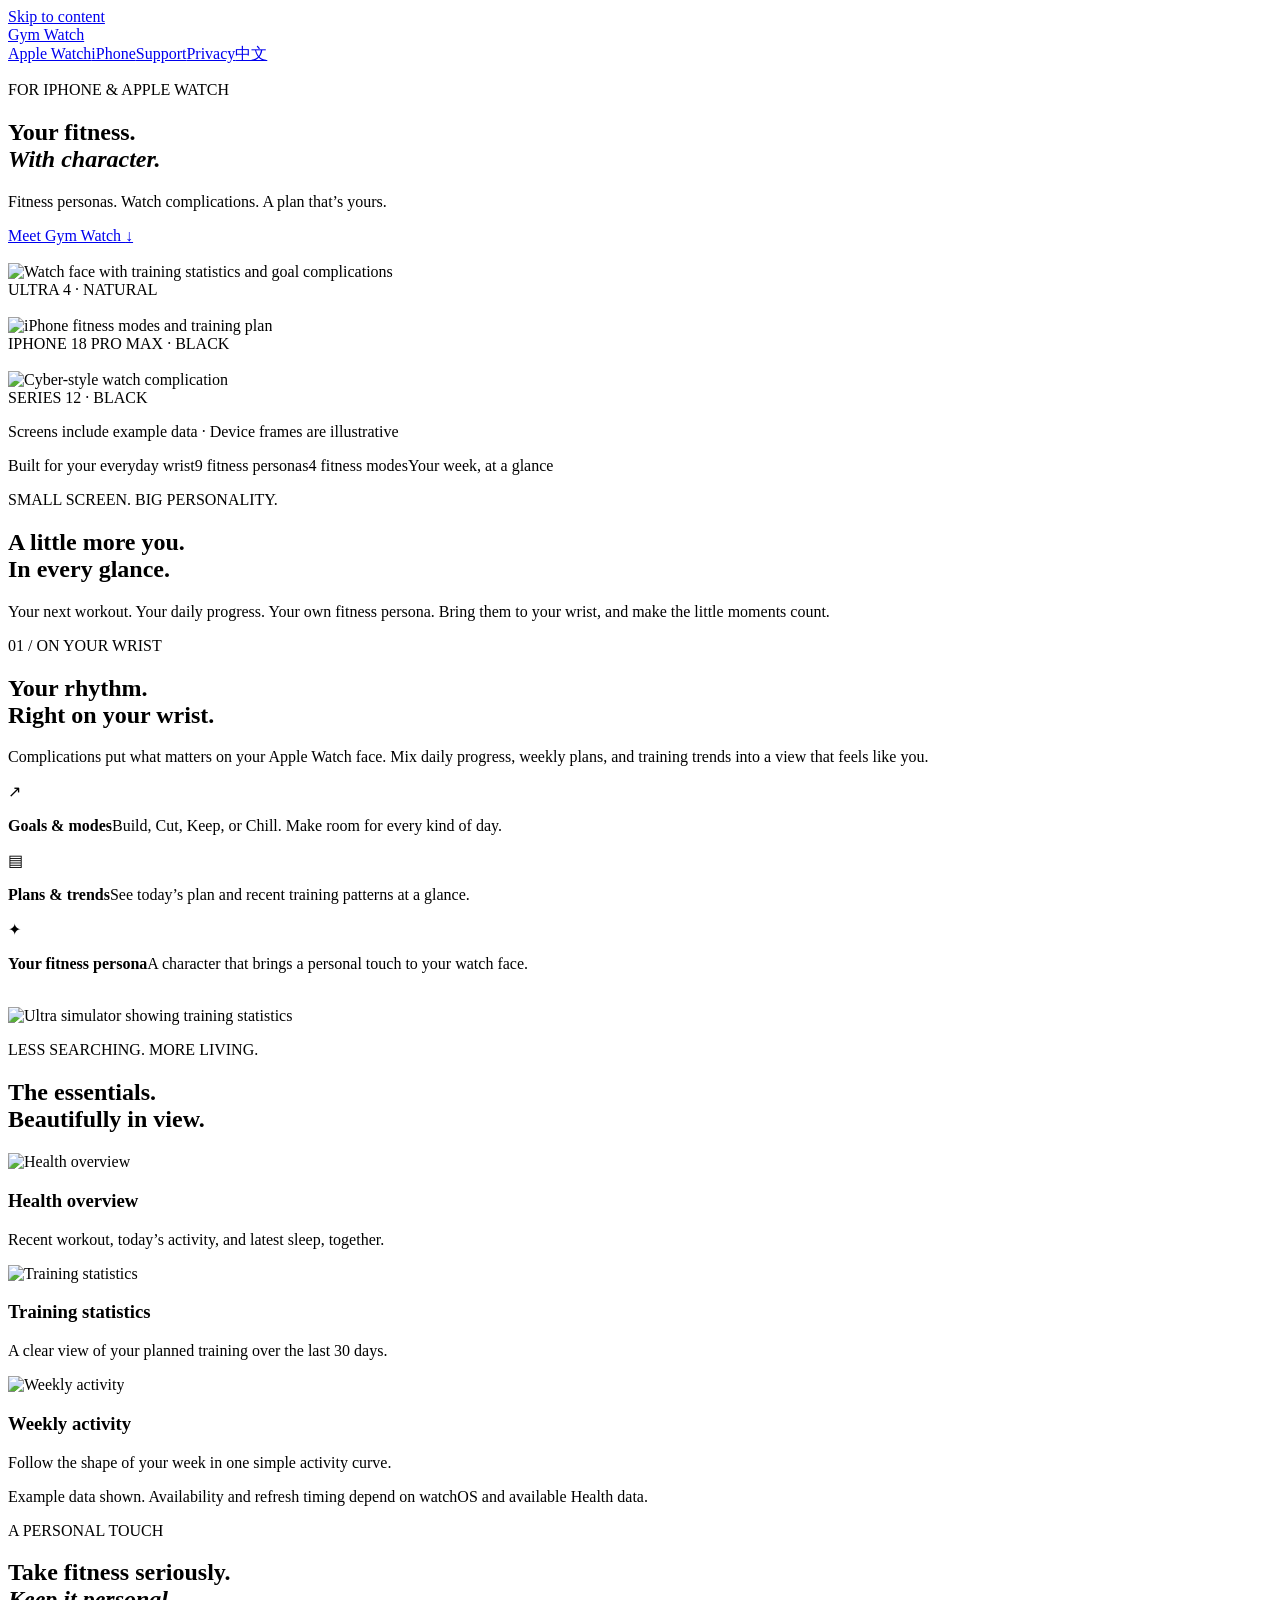
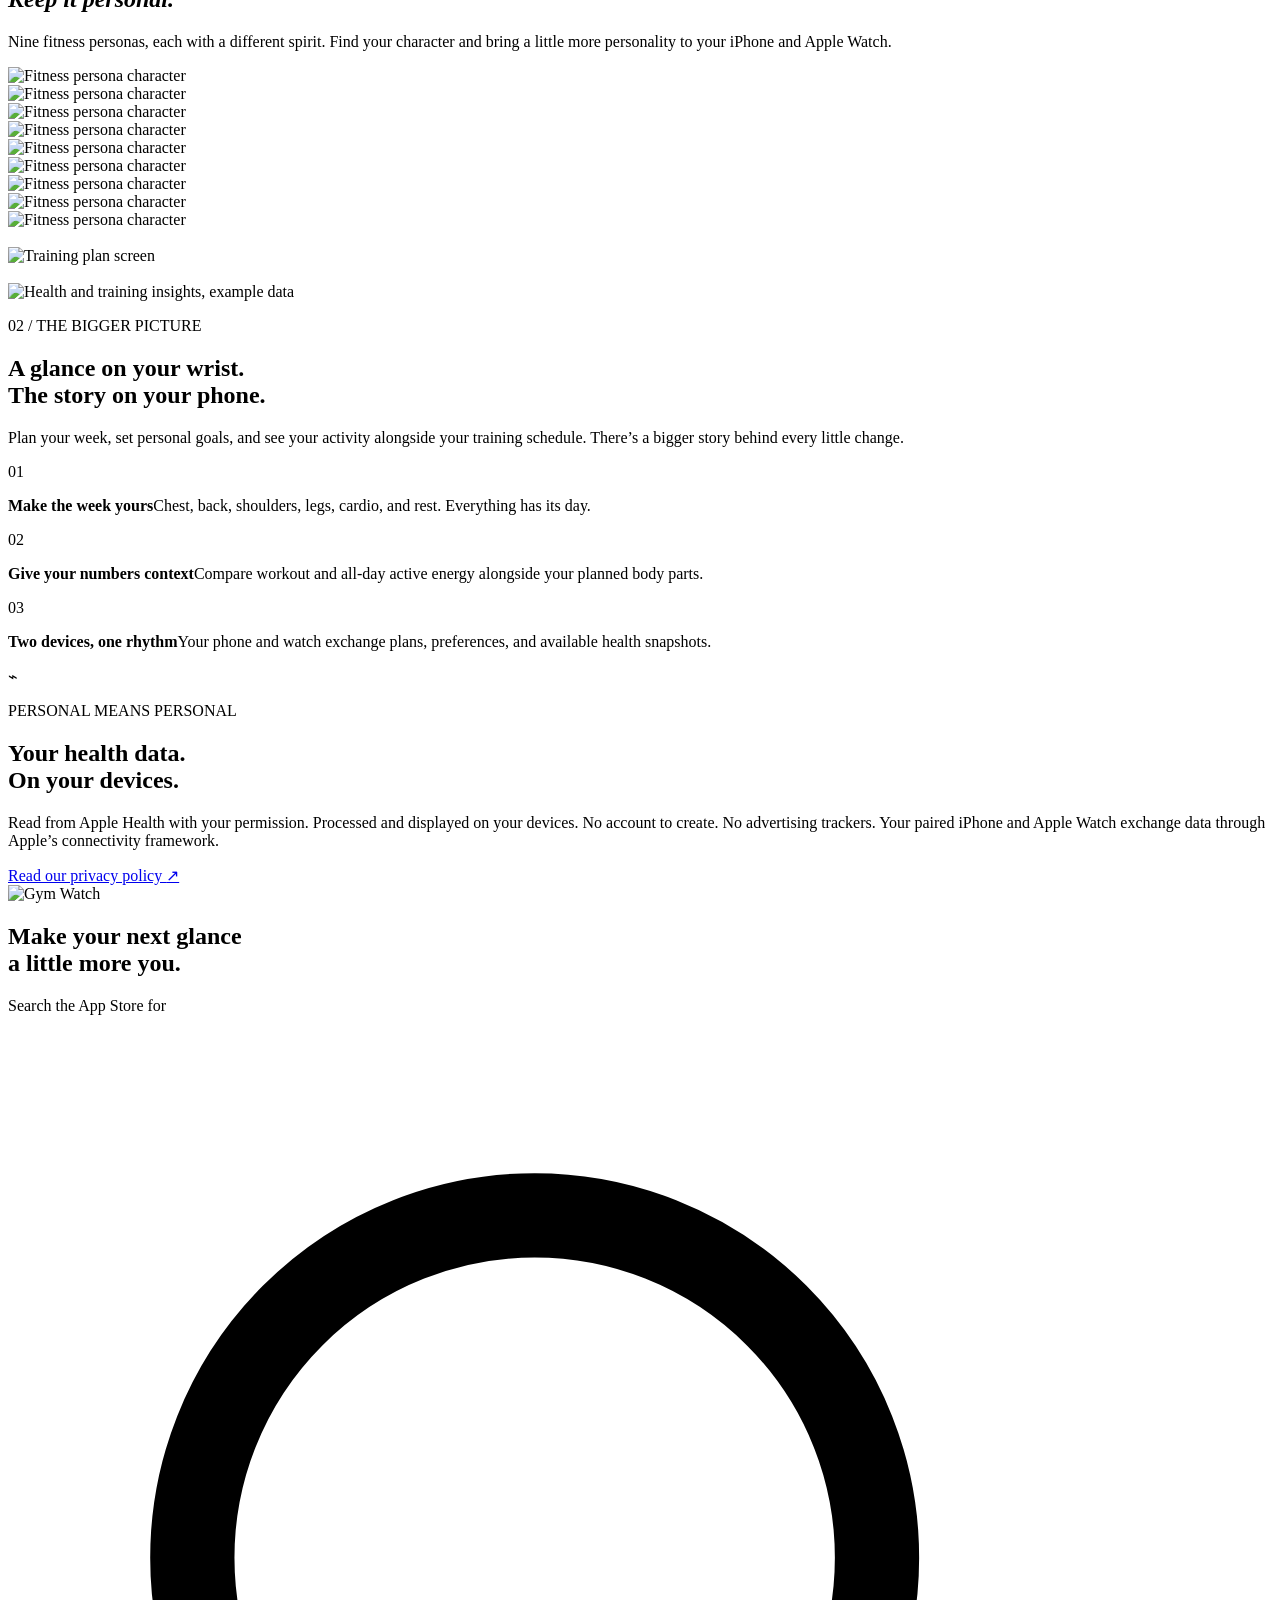
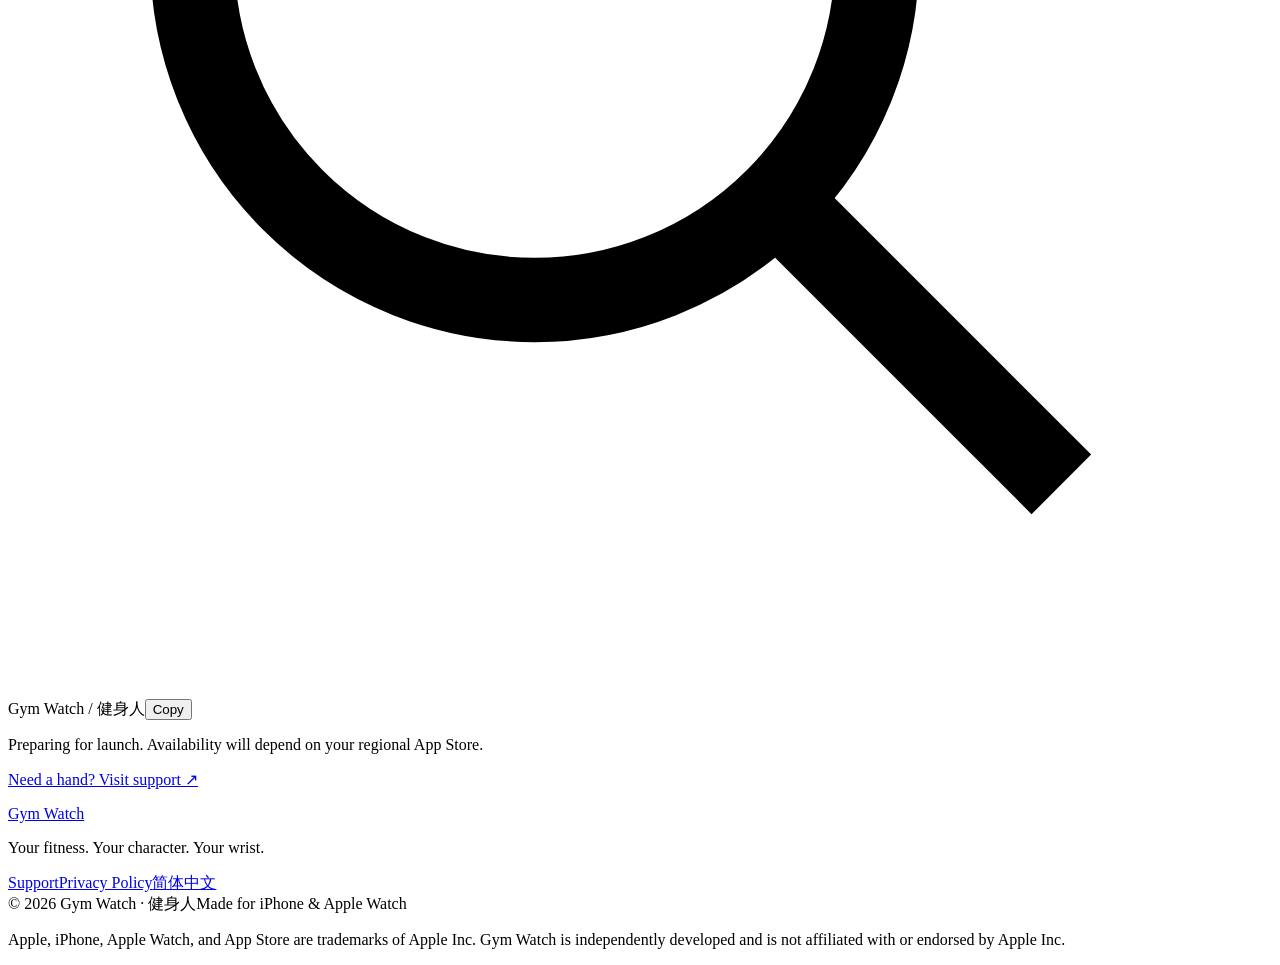
==== index.html @ c0c01e94 "Build bilingual Gym Watch product, support and privacy website" ====
<!doctype html>
<html lang="en"><head><meta charset="utf-8"><meta name="viewport" content="width=device-width,initial-scale=1"><meta name="theme-color" content="#080c10"><title>Gym Watch · Fitness with character</title><meta name="description" content="Fitness personas, watch complications, and personal training plans. Made for iPhone and Apple Watch."><link rel="icon" href="/gymwatch-support/assets/icon.webp"><link rel="apple-touch-icon" href="/gymwatch-support/assets/icon.webp"><link rel="canonical" href="https://winston-tao1.github.io/gymwatch-support/"><link rel="alternate" hreflang="en" href="https://winston-tao1.github.io/gymwatch-support/"><link rel="alternate" hreflang="zh-Hans" href="https://winston-tao1.github.io/gymwatch-support/zh/"><link rel="alternate" hreflang="x-default" href="https://winston-tao1.github.io/gymwatch-support/"><meta property="og:title" content="Gym Watch · Fitness with character"><meta property="og:description" content="Fitness personas, watch complications, and personal training plans. Made for iPhone and Apple Watch."><meta property="og:type" content="website"><meta property="og:url" content="https://winston-tao1.github.io/gymwatch-support/"><meta property="og:image" content="https://winston-tao1.github.io/gymwatch-support/assets/icon.webp"><meta name="twitter:card" content="summary"><link rel="stylesheet" href="/gymwatch-support/assets/site.css"><script defer src="/gymwatch-support/assets/site.js"></script></head>
<body class="home-page"><a class="skip" href="#main">Skip to content</a>
<header class="site-header"><div class="nav-wrap"><a class="brand" href="/gymwatch-support/"><img src="/gymwatch-support/assets/icon.webp" alt="" class="" loading="eager" decoding="async"><span>Gym Watch</span></a><nav aria-label="Main navigation"><a class="product-nav" href="/gymwatch-support/#watch">Apple Watch</a><a class="product-nav" href="/gymwatch-support/#iphone">iPhone</a><a href="/gymwatch-support/support/">Support</a><a href="/gymwatch-support/privacy/">Privacy</a><a class="language" href="/gymwatch-support/zh/" lang="zh-Hans" aria-label="切换至简体中文">中文</a></nav></div></header>
<main id="main">
<section class="hero section"><div class="hero-glow" aria-hidden="true"></div><p class="eyebrow"><span></span> FOR IPHONE & APPLE WATCH</p><h1>Your fitness.<br><em>With character.</em></h1><p class="hero-sub">Fitness personas. Watch complications. A plan that’s yours.</p><a class="text-link" href="#discover">Meet Gym Watch <span aria-hidden="true">↓</span></a>
<div class="hero-devices"><div class="hero-watch first"><div class="watch ultra "><img src="/gymwatch-support/assets/apple-ultra4.webp" alt="" class="device-frame" loading="eager" decoding="async"><div class="watch-display"><img src="/gymwatch-support/assets/watch-training.webp" alt="Watch face with training statistics and goal complications" class="" loading="eager" decoding="async"></div></div><span class="device-caption">ULTRA 4 · NATURAL</span></div><div class="hero-phone"><div class="phone "><img src="/gymwatch-support/assets/simulator-iphone.webp" alt="" class="device-frame" loading="eager" decoding="async"><div class="phone-display"><img src="/gymwatch-support/assets/iphone-goals-en.webp" alt="iPhone fitness modes and training plan" class="" loading="eager" decoding="async"><i class="island"></i></div></div><span class="device-caption">IPHONE 18 PRO MAX · BLACK</span></div><div class="hero-watch last"><div class="watch series "><img src="/gymwatch-support/assets/apple-series12.webp" alt="" class="device-frame" loading="eager" decoding="async"><div class="watch-display"><img src="/gymwatch-support/assets/watch-cyber.webp" alt="Cyber-style watch complication" class="" loading="eager" decoding="async"></div></div><span class="device-caption">SERIES 12 · BLACK</span></div></div>
<p class="preview-note">Screens include example data · Device frames are illustrative</p></section>
<div class="feature-ribbon"><span>Built for your everyday wrist</span><span>9 fitness personas</span><span>4 fitness modes</span><span>Your week, at a glance</span></div>
<section class="section intro" id="discover"><p class="eyebrow">SMALL SCREEN. BIG PERSONALITY.</p><h2>A little more you.<br>In every glance.</h2><p class="lead">Your next workout. Your daily progress. Your own fitness persona. Bring them to your wrist, and make the little moments count.</p></section>
<section class="section watch-feature" id="watch"><div class="section-copy"><p class="eyebrow">01 / ON YOUR WRIST</p><h2>Your rhythm.<br>Right on your wrist.</h2><p class="lead">Complications put what matters on your Apple Watch face. Mix daily progress, weekly plans, and training trends into a view that feels like you.</p><div class="feature-list"><div><span>↗</span><p><strong>Goals & modes</strong>Build, Cut, Keep, or Chill. Make room for every kind of day.</p></div><div><span>▤</span><p><strong>Plans & trends</strong>See today’s plan and recent training patterns at a glance.</p></div><div><span>✦</span><p><strong>Your fitness persona</strong>A character that brings a personal touch to your watch face.</p></div></div></div><div class="watch-showcase"><div class="watch ultra front"><img src="/gymwatch-support/assets/simulator-ultra4.webp" alt="" class="device-frame" loading="eager" decoding="async"><div class="watch-display"><img src="/gymwatch-support/assets/watch-training.webp" alt="Ultra simulator showing training statistics" class="" loading="eager" decoding="async"></div></div><div class="orbit orbit-one" aria-hidden="true"></div><div class="orbit orbit-two" aria-hidden="true"></div></div></section>
<section class="section widget-section"><div class="center-heading"><p class="eyebrow">LESS SEARCHING. MORE LIVING.</p><h2>The essentials.<br>Beautifully in view.</h2></div><div class="widget-grid"><article class="widget-tile"><img src="/gymwatch-support/assets/health.webp" alt="Health overview" class="" loading="lazy" decoding="async"><h3>Health overview</h3><p>Recent workout, today’s activity, and latest sleep, together.</p></article><article class="widget-tile"><img src="/gymwatch-support/assets/training.webp" alt="Training statistics" class="" loading="lazy" decoding="async"><h3>Training statistics</h3><p>A clear view of your planned training over the last 30 days.</p></article><article class="widget-tile"><img src="/gymwatch-support/assets/weekly.webp" alt="Weekly activity" class="" loading="lazy" decoding="async"><h3>Weekly activity</h3><p>Follow the shape of your week in one simple activity curve.</p></article></div><p class="preview-note">Example data shown. Availability and refresh timing depend on watchOS and available Health data.</p></section>
<section class="section persona-section"><div class="center-heading"><p class="eyebrow">A PERSONAL TOUCH</p><h2>Take fitness seriously.<br><em>Keep it personal.</em></h2><p class="lead">Nine fitness personas, each with a different spirit. Find your character and bring a little more personality to your iPhone and Apple Watch.</p></div><div class="persona-grid"><div class="persona-item"><img src="/gymwatch-support/assets/gym_mbti_muscleGainDisciplined.webp" alt="Fitness persona character" class="" loading="lazy" decoding="async"></div><div class="persona-item"><img src="/gymwatch-support/assets/gym_mbti_muscleGainBalanced.webp" alt="Fitness persona character" class="" loading="lazy" decoding="async"></div><div class="persona-item"><img src="/gymwatch-support/assets/gym_mbti_muscleGainChill.webp" alt="Fitness persona character" class="" loading="lazy" decoding="async"></div><div class="persona-item"><img src="/gymwatch-support/assets/gym_mbti_fatLossDisciplined.webp" alt="Fitness persona character" class="" loading="lazy" decoding="async"></div><div class="persona-item"><img src="/gymwatch-support/assets/gym_mbti_fatLossBalanced.webp" alt="Fitness persona character" class="" loading="lazy" decoding="async"></div><div class="persona-item"><img src="/gymwatch-support/assets/gym_mbti_fatLossChill.webp" alt="Fitness persona character" class="" loading="lazy" decoding="async"></div><div class="persona-item"><img src="/gymwatch-support/assets/gym_mbti_lifestyleDisciplined.webp" alt="Fitness persona character" class="" loading="lazy" decoding="async"></div><div class="persona-item"><img src="/gymwatch-support/assets/gym_mbti_lifestyleBalanced.webp" alt="Fitness persona character" class="" loading="lazy" decoding="async"></div><div class="persona-item"><img src="/gymwatch-support/assets/gym_mbti_lifestyleChill.webp" alt="Fitness persona character" class="" loading="lazy" decoding="async"></div></div></section>
<section class="section phone-feature" id="iphone"><div class="phone-pair"><div class="phone phone-back"><img src="/gymwatch-support/assets/simulator-iphone.webp" alt="" class="device-frame" loading="eager" decoding="async"><div class="phone-display"><img src="/gymwatch-support/assets/iphone-goals-en.webp" alt="Training plan screen" class="" loading="eager" decoding="async"><i class="island"></i></div></div><div class="phone phone-front"><img src="/gymwatch-support/assets/simulator-iphone.webp" alt="" class="device-frame" loading="eager" decoding="async"><div class="phone-display"><img src="/gymwatch-support/assets/iphone-data-en.webp" alt="Health and training insights, example data" class="" loading="eager" decoding="async"><i class="island"></i></div></div></div><div class="section-copy"><p class="eyebrow">02 / THE BIGGER PICTURE</p><h2>A glance on your wrist.<br>The story on your phone.</h2><p class="lead">Plan your week, set personal goals, and see your activity alongside your training schedule. There’s a bigger story behind every little change.</p><div class="numbered"><div><span>01</span><p><strong>Make the week yours</strong>Chest, back, shoulders, legs, cardio, and rest. Everything has its day.</p></div><div><span>02</span><p><strong>Give your numbers context</strong>Compare workout and all-day active energy alongside your planned body parts.</p></div><div><span>03</span><p><strong>Two devices, one rhythm</strong>Your phone and watch exchange plans, preferences, and available health snapshots.</p></div></div></div></section>
<section class="section privacy-feature"><div class="privacy-mark" aria-hidden="true">⌁</div><p class="eyebrow">PERSONAL MEANS PERSONAL</p><h2>Your health data.<br>On your devices.</h2><p class="lead">Read from Apple Health with your permission. Processed and displayed on your devices. No account to create. No advertising trackers. Your paired iPhone and Apple Watch exchange data through Apple’s connectivity framework.</p><a class="text-link" href="/gymwatch-support/privacy/">Read our privacy policy <span aria-hidden="true">↗</span></a></section>
<section class="section final-cta"><img src="/gymwatch-support/assets/icon.webp" alt="Gym Watch" class="cta-icon" loading="lazy" decoding="async"><h2>Make your next glance<br>a little more you.</h2><p>Search the App Store for</p><div class="search-pill"><svg viewBox="0 0 24 24" fill="none" stroke="currentColor" stroke-width="1.6" aria-hidden="true"><circle cx="10" cy="10" r="6.5"/><path d="m15 15 5 5"/></svg><span>Gym Watch / 健身人</span><button type="button" data-copy="Gym Watch" aria-label="Copy app name">Copy</button></div><p class="availability">Preparing for launch. Availability will depend on your regional App Store.</p><a class="text-link subtle" href="/gymwatch-support/support/">Need a hand? Visit support ↗</a><p class="copy-status" role="status" aria-live="polite"></p></section></main>
<footer><div class="footer-top"><a class="brand" href="/gymwatch-support/"><img src="/gymwatch-support/assets/icon.webp" alt="" class="" loading="lazy" decoding="async"><span>Gym Watch</span></a><p>Your fitness. Your character. Your wrist.</p><div><a href="/gymwatch-support/support/">Support</a><a href="/gymwatch-support/privacy/">Privacy Policy</a><a href="/gymwatch-support/zh/">简体中文</a></div></div><div class="footer-bottom"><span>© 2026 Gym Watch · 健身人</span><span>Made for iPhone & Apple Watch</span></div><p class="trademark">Apple, iPhone, Apple Watch, and App Store are trademarks of Apple Inc. Gym Watch is independently developed and is not affiliated with or endorsed by Apple Inc.</p></footer></body></html>
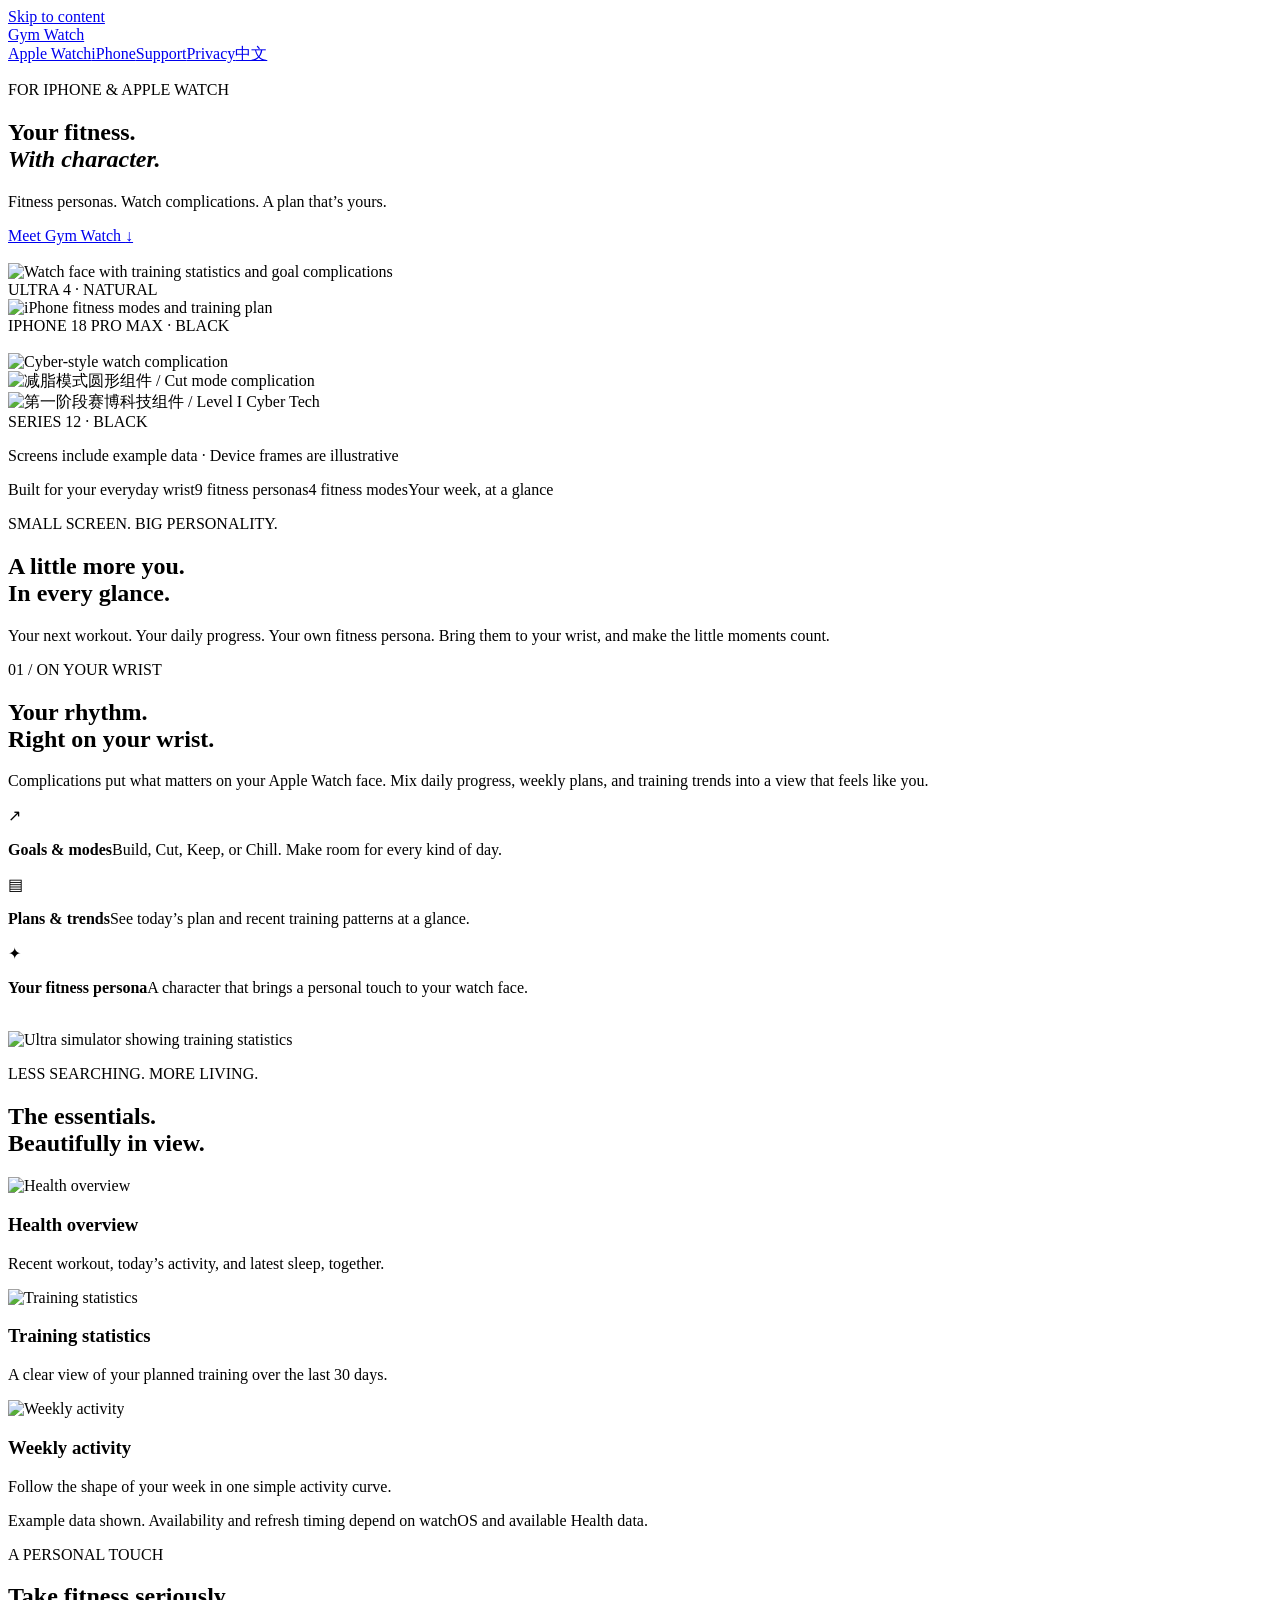
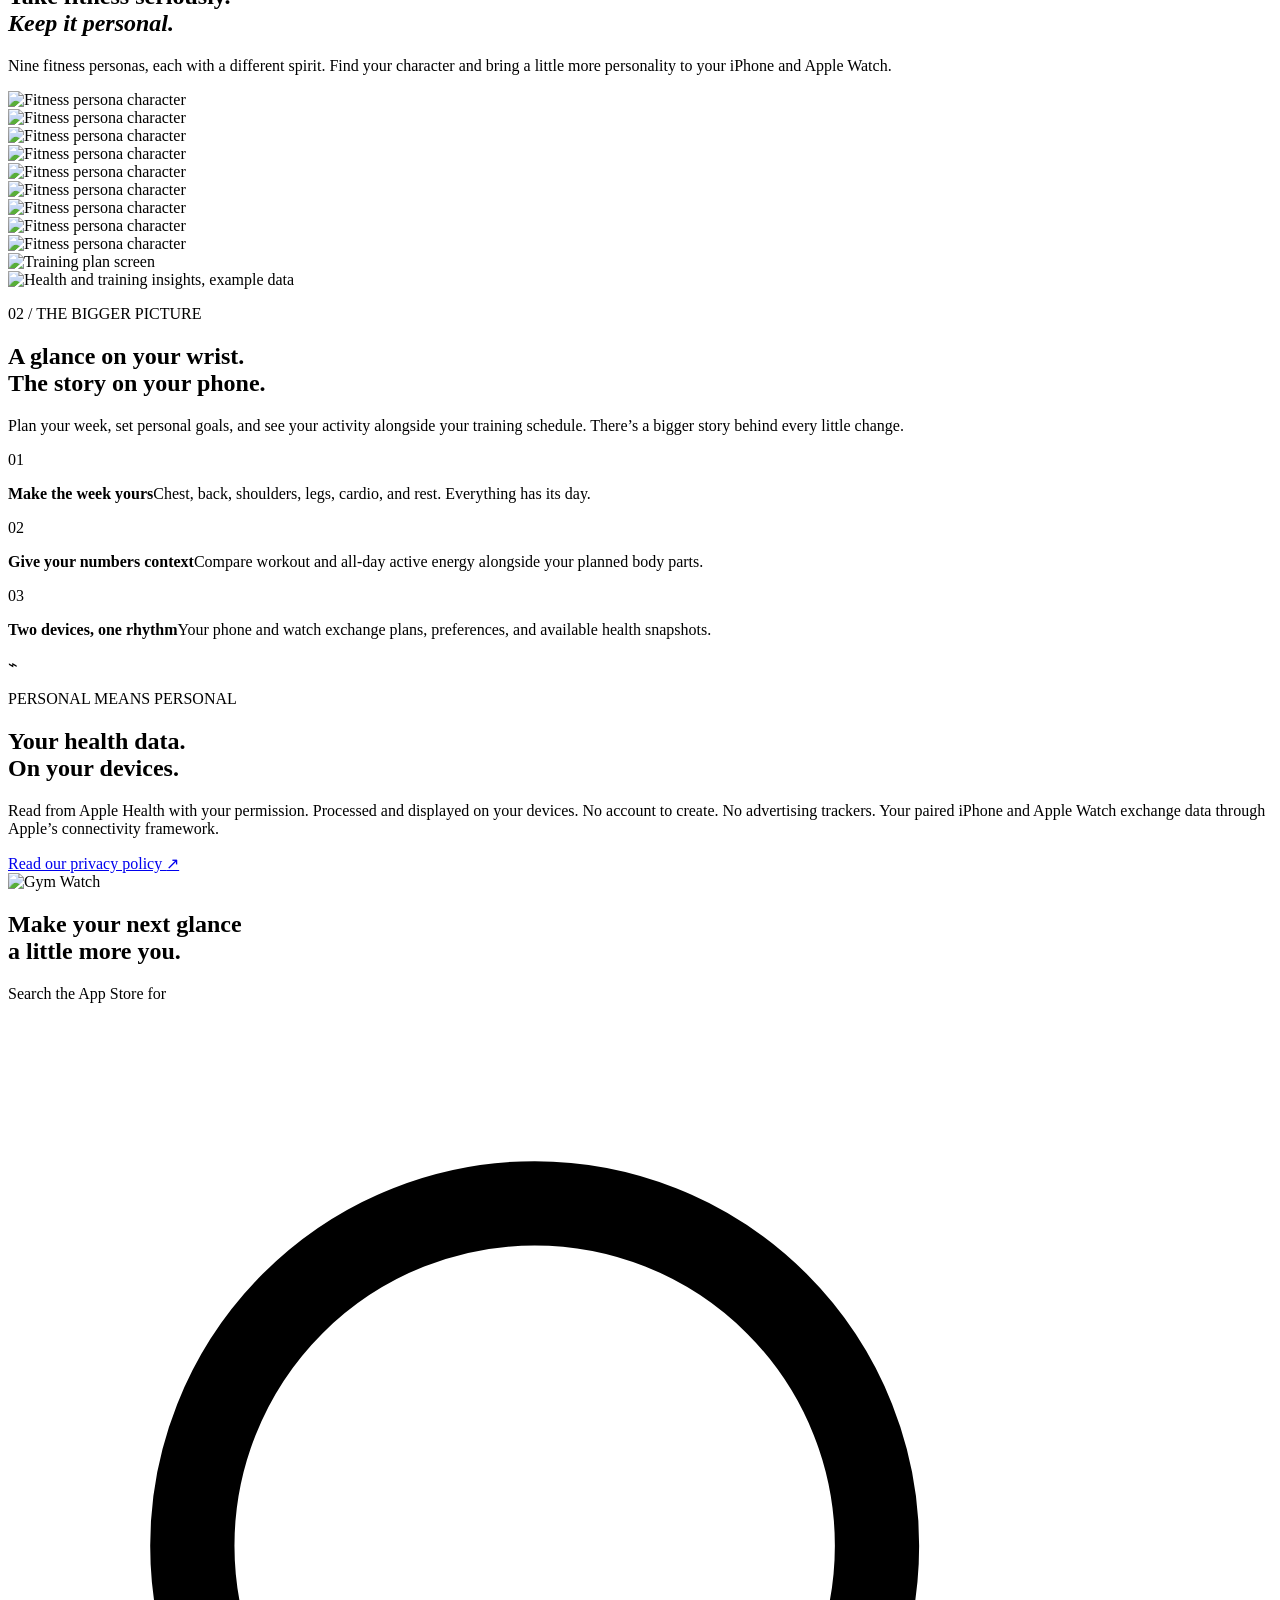
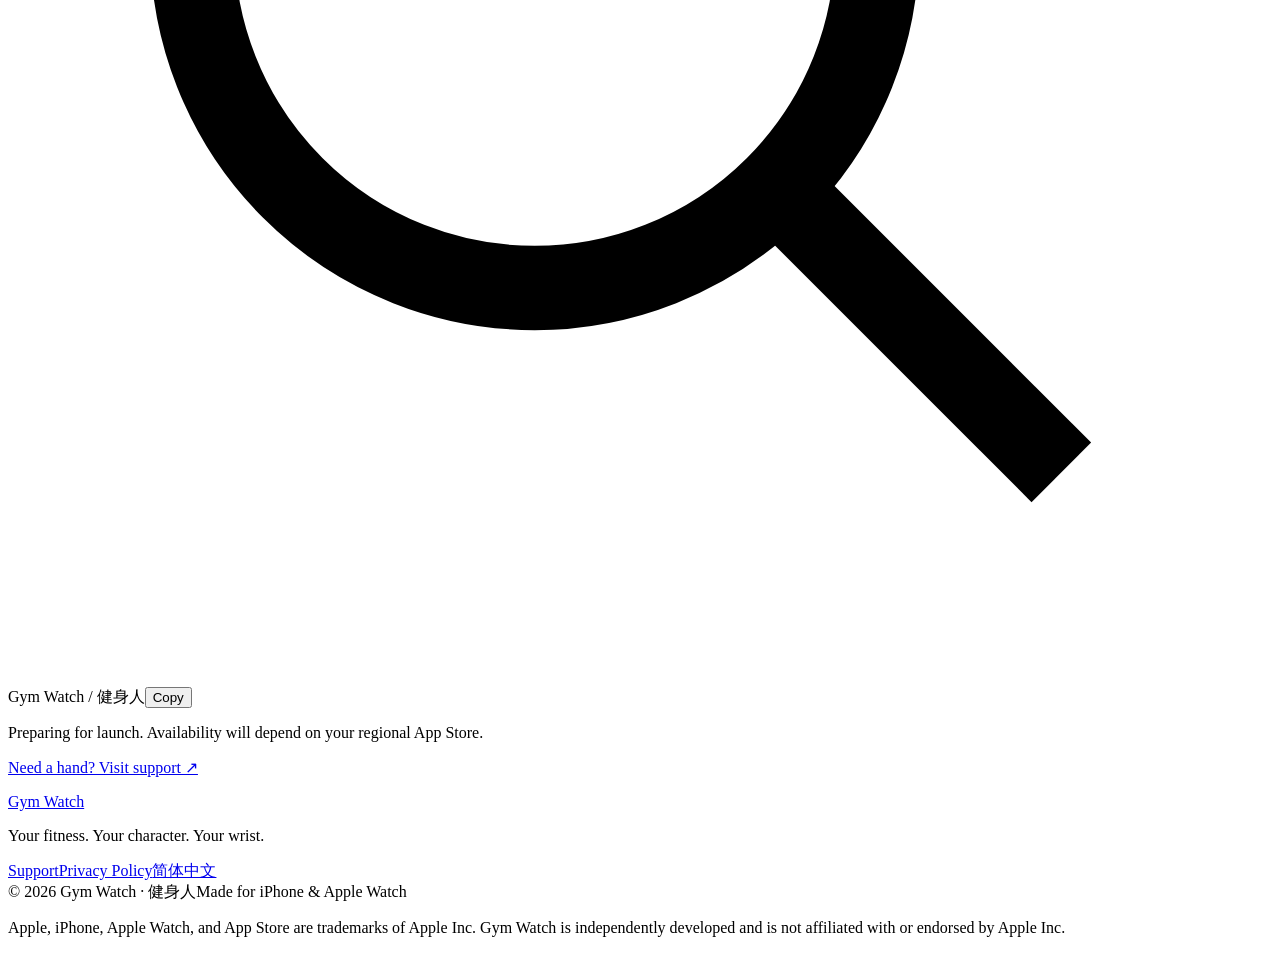
==== commit f781826b: "Refine device presentations with native lit-screen captures and watch components" ====
--- a/index.html
+++ b/index.html
@@ -1,17 +1,17 @@
 <!doctype html>
-<html lang="en"><head><meta charset="utf-8"><meta name="viewport" content="width=device-width,initial-scale=1"><meta name="theme-color" content="#080c10"><title>Gym Watch · Fitness with character</title><meta name="description" content="Fitness personas, watch complications, and personal training plans. Made for iPhone and Apple Watch."><link rel="icon" href="/gymwatch-support/assets/icon.webp"><link rel="apple-touch-icon" href="/gymwatch-support/assets/icon.webp"><link rel="canonical" href="https://winston-tao1.github.io/gymwatch-support/"><link rel="alternate" hreflang="en" href="https://winston-tao1.github.io/gymwatch-support/"><link rel="alternate" hreflang="zh-Hans" href="https://winston-tao1.github.io/gymwatch-support/zh/"><link rel="alternate" hreflang="x-default" href="https://winston-tao1.github.io/gymwatch-support/"><meta property="og:title" content="Gym Watch · Fitness with character"><meta property="og:description" content="Fitness personas, watch complications, and personal training plans. Made for iPhone and Apple Watch."><meta property="og:type" content="website"><meta property="og:url" content="https://winston-tao1.github.io/gymwatch-support/"><meta property="og:image" content="https://winston-tao1.github.io/gymwatch-support/assets/icon.webp"><meta name="twitter:card" content="summary"><link rel="stylesheet" href="/gymwatch-support/assets/site.css"><script defer src="/gymwatch-support/assets/site.js"></script></head>
+<html lang="en"><head><meta charset="utf-8"><meta name="viewport" content="width=device-width,initial-scale=1"><meta name="theme-color" content="#080c10"><title>Gym Watch · Fitness with character</title><meta name="description" content="Fitness personas, watch complications, and personal training plans. Made for iPhone and Apple Watch."><link rel="icon" href="/gymwatch-support/assets/icon.webp"><link rel="apple-touch-icon" href="/gymwatch-support/assets/icon.webp"><link rel="canonical" href="https://winston-tao1.github.io/gymwatch-support/"><link rel="alternate" hreflang="en" href="https://winston-tao1.github.io/gymwatch-support/"><link rel="alternate" hreflang="zh-Hans" href="https://winston-tao1.github.io/gymwatch-support/zh/"><link rel="alternate" hreflang="x-default" href="https://winston-tao1.github.io/gymwatch-support/"><meta property="og:title" content="Gym Watch · Fitness with character"><meta property="og:description" content="Fitness personas, watch complications, and personal training plans. Made for iPhone and Apple Watch."><meta property="og:type" content="website"><meta property="og:url" content="https://winston-tao1.github.io/gymwatch-support/"><meta property="og:image" content="https://winston-tao1.github.io/gymwatch-support/assets/icon.webp"><meta name="twitter:card" content="summary"><link rel="stylesheet" href="/gymwatch-support/assets/site.css?v=3c341eeb2a"><script defer src="/gymwatch-support/assets/site.js"></script></head>
 <body class="home-page"><a class="skip" href="#main">Skip to content</a>
-<header class="site-header"><div class="nav-wrap"><a class="brand" href="/gymwatch-support/"><img src="/gymwatch-support/assets/icon.webp" alt="" class="" loading="eager" decoding="async"><span>Gym Watch</span></a><nav aria-label="Main navigation"><a class="product-nav" href="/gymwatch-support/#watch">Apple Watch</a><a class="product-nav" href="/gymwatch-support/#iphone">iPhone</a><a href="/gymwatch-support/support/">Support</a><a href="/gymwatch-support/privacy/">Privacy</a><a class="language" href="/gymwatch-support/zh/" lang="zh-Hans" aria-label="切换至简体中文">中文</a></nav></div></header>
+<header class="site-header"><div class="nav-wrap"><a class="brand" href="/gymwatch-support/"><img src="/gymwatch-support/assets/icon.webp?v=66f7e0c94d" alt="" class="" loading="eager" decoding="async"><span>Gym Watch</span></a><nav aria-label="Main navigation"><a class="product-nav" href="/gymwatch-support/#watch">Apple Watch</a><a class="product-nav" href="/gymwatch-support/#iphone">iPhone</a><a href="/gymwatch-support/support/">Support</a><a href="/gymwatch-support/privacy/">Privacy</a><a class="language" href="/gymwatch-support/zh/" lang="zh-Hans" aria-label="切换至简体中文">中文</a></nav></div></header>
 <main id="main">
 <section class="hero section"><div class="hero-glow" aria-hidden="true"></div><p class="eyebrow"><span></span> FOR IPHONE & APPLE WATCH</p><h1>Your fitness.<br><em>With character.</em></h1><p class="hero-sub">Fitness personas. Watch complications. A plan that’s yours.</p><a class="text-link" href="#discover">Meet Gym Watch <span aria-hidden="true">↓</span></a>
-<div class="hero-devices"><div class="hero-watch first"><div class="watch ultra "><img src="/gymwatch-support/assets/apple-ultra4.webp" alt="" class="device-frame" loading="eager" decoding="async"><div class="watch-display"><img src="/gymwatch-support/assets/watch-training.webp" alt="Watch face with training statistics and goal complications" class="" loading="eager" decoding="async"></div></div><span class="device-caption">ULTRA 4 · NATURAL</span></div><div class="hero-phone"><div class="phone "><img src="/gymwatch-support/assets/simulator-iphone.webp" alt="" class="device-frame" loading="eager" decoding="async"><div class="phone-display"><img src="/gymwatch-support/assets/iphone-goals-en.webp" alt="iPhone fitness modes and training plan" class="" loading="eager" decoding="async"><i class="island"></i></div></div><span class="device-caption">IPHONE 18 PRO MAX · BLACK</span></div><div class="hero-watch last"><div class="watch series "><img src="/gymwatch-support/assets/apple-series12.webp" alt="" class="device-frame" loading="eager" decoding="async"><div class="watch-display"><img src="/gymwatch-support/assets/watch-cyber.webp" alt="Cyber-style watch complication" class="" loading="eager" decoding="async"></div></div><span class="device-caption">SERIES 12 · BLACK</span></div></div>
+<div class="hero-devices"><div class="hero-watch first"><div class="watch ultra "><img src="/gymwatch-support/assets/apple-ultra4.webp?v=5d6eed54b2" alt="" class="device-frame" loading="eager" decoding="async"><div class="watch-display"><img src="/gymwatch-support/assets/watch-training.webp?v=e8bd683752" alt="Watch face with training statistics and goal complications" class="" loading="eager" decoding="async"></div></div><span class="device-caption">ULTRA 4 · NATURAL</span></div><div class="hero-phone"><div class="phone "><div class="phone-capture"><img src="/gymwatch-support/assets/iphone-full-goals-en.webp?v=118da490ff" alt="iPhone fitness modes and training plan" class="" loading="eager" decoding="async"></div></div><span class="device-caption">IPHONE 18 PRO MAX · BLACK</span></div><div class="hero-watch last"><div class="watch series "><img src="/gymwatch-support/assets/apple-series12.webp?v=4764bcee9a" alt="" class="device-frame" loading="eager" decoding="async"><div class="watch-display"><img src="/gymwatch-support/assets/watch-cyber.webp?v=b0c042084f" alt="Cyber-style watch complication" class="" loading="eager" decoding="async"><div class="face-cut-mode"><img src="/gymwatch-support/assets/watch-cut-mode.webp?v=976bd1a1a5" alt="减脂模式圆形组件 / Cut mode complication" class="" loading="eager" decoding="async"></div><div class="face-cyber-level"><img src="/gymwatch-support/assets/watch-cyber-level1.webp?v=648f7b1aae" alt="第一阶段赛博科技组件 / Level I Cyber Tech" class="" loading="eager" decoding="async"></div></div></div><span class="device-caption">SERIES 12 · BLACK</span></div></div>
 <p class="preview-note">Screens include example data · Device frames are illustrative</p></section>
 <div class="feature-ribbon"><span>Built for your everyday wrist</span><span>9 fitness personas</span><span>4 fitness modes</span><span>Your week, at a glance</span></div>
 <section class="section intro" id="discover"><p class="eyebrow">SMALL SCREEN. BIG PERSONALITY.</p><h2>A little more you.<br>In every glance.</h2><p class="lead">Your next workout. Your daily progress. Your own fitness persona. Bring them to your wrist, and make the little moments count.</p></section>
-<section class="section watch-feature" id="watch"><div class="section-copy"><p class="eyebrow">01 / ON YOUR WRIST</p><h2>Your rhythm.<br>Right on your wrist.</h2><p class="lead">Complications put what matters on your Apple Watch face. Mix daily progress, weekly plans, and training trends into a view that feels like you.</p><div class="feature-list"><div><span>↗</span><p><strong>Goals & modes</strong>Build, Cut, Keep, or Chill. Make room for every kind of day.</p></div><div><span>▤</span><p><strong>Plans & trends</strong>See today’s plan and recent training patterns at a glance.</p></div><div><span>✦</span><p><strong>Your fitness persona</strong>A character that brings a personal touch to your watch face.</p></div></div></div><div class="watch-showcase"><div class="watch ultra front"><img src="/gymwatch-support/assets/simulator-ultra4.webp" alt="" class="device-frame" loading="eager" decoding="async"><div class="watch-display"><img src="/gymwatch-support/assets/watch-training.webp" alt="Ultra simulator showing training statistics" class="" loading="eager" decoding="async"></div></div><div class="orbit orbit-one" aria-hidden="true"></div><div class="orbit orbit-two" aria-hidden="true"></div></div></section>
-<section class="section widget-section"><div class="center-heading"><p class="eyebrow">LESS SEARCHING. MORE LIVING.</p><h2>The essentials.<br>Beautifully in view.</h2></div><div class="widget-grid"><article class="widget-tile"><img src="/gymwatch-support/assets/health.webp" alt="Health overview" class="" loading="lazy" decoding="async"><h3>Health overview</h3><p>Recent workout, today’s activity, and latest sleep, together.</p></article><article class="widget-tile"><img src="/gymwatch-support/assets/training.webp" alt="Training statistics" class="" loading="lazy" decoding="async"><h3>Training statistics</h3><p>A clear view of your planned training over the last 30 days.</p></article><article class="widget-tile"><img src="/gymwatch-support/assets/weekly.webp" alt="Weekly activity" class="" loading="lazy" decoding="async"><h3>Weekly activity</h3><p>Follow the shape of your week in one simple activity curve.</p></article></div><p class="preview-note">Example data shown. Availability and refresh timing depend on watchOS and available Health data.</p></section>
-<section class="section persona-section"><div class="center-heading"><p class="eyebrow">A PERSONAL TOUCH</p><h2>Take fitness seriously.<br><em>Keep it personal.</em></h2><p class="lead">Nine fitness personas, each with a different spirit. Find your character and bring a little more personality to your iPhone and Apple Watch.</p></div><div class="persona-grid"><div class="persona-item"><img src="/gymwatch-support/assets/gym_mbti_muscleGainDisciplined.webp" alt="Fitness persona character" class="" loading="lazy" decoding="async"></div><div class="persona-item"><img src="/gymwatch-support/assets/gym_mbti_muscleGainBalanced.webp" alt="Fitness persona character" class="" loading="lazy" decoding="async"></div><div class="persona-item"><img src="/gymwatch-support/assets/gym_mbti_muscleGainChill.webp" alt="Fitness persona character" class="" loading="lazy" decoding="async"></div><div class="persona-item"><img src="/gymwatch-support/assets/gym_mbti_fatLossDisciplined.webp" alt="Fitness persona character" class="" loading="lazy" decoding="async"></div><div class="persona-item"><img src="/gymwatch-support/assets/gym_mbti_fatLossBalanced.webp" alt="Fitness persona character" class="" loading="lazy" decoding="async"></div><div class="persona-item"><img src="/gymwatch-support/assets/gym_mbti_fatLossChill.webp" alt="Fitness persona character" class="" loading="lazy" decoding="async"></div><div class="persona-item"><img src="/gymwatch-support/assets/gym_mbti_lifestyleDisciplined.webp" alt="Fitness persona character" class="" loading="lazy" decoding="async"></div><div class="persona-item"><img src="/gymwatch-support/assets/gym_mbti_lifestyleBalanced.webp" alt="Fitness persona character" class="" loading="lazy" decoding="async"></div><div class="persona-item"><img src="/gymwatch-support/assets/gym_mbti_lifestyleChill.webp" alt="Fitness persona character" class="" loading="lazy" decoding="async"></div></div></section>
-<section class="section phone-feature" id="iphone"><div class="phone-pair"><div class="phone phone-back"><img src="/gymwatch-support/assets/simulator-iphone.webp" alt="" class="device-frame" loading="eager" decoding="async"><div class="phone-display"><img src="/gymwatch-support/assets/iphone-goals-en.webp" alt="Training plan screen" class="" loading="eager" decoding="async"><i class="island"></i></div></div><div class="phone phone-front"><img src="/gymwatch-support/assets/simulator-iphone.webp" alt="" class="device-frame" loading="eager" decoding="async"><div class="phone-display"><img src="/gymwatch-support/assets/iphone-data-en.webp" alt="Health and training insights, example data" class="" loading="eager" decoding="async"><i class="island"></i></div></div></div><div class="section-copy"><p class="eyebrow">02 / THE BIGGER PICTURE</p><h2>A glance on your wrist.<br>The story on your phone.</h2><p class="lead">Plan your week, set personal goals, and see your activity alongside your training schedule. There’s a bigger story behind every little change.</p><div class="numbered"><div><span>01</span><p><strong>Make the week yours</strong>Chest, back, shoulders, legs, cardio, and rest. Everything has its day.</p></div><div><span>02</span><p><strong>Give your numbers context</strong>Compare workout and all-day active energy alongside your planned body parts.</p></div><div><span>03</span><p><strong>Two devices, one rhythm</strong>Your phone and watch exchange plans, preferences, and available health snapshots.</p></div></div></div></section>
+<section class="section watch-feature" id="watch"><div class="section-copy"><p class="eyebrow">01 / ON YOUR WRIST</p><h2>Your rhythm.<br>Right on your wrist.</h2><p class="lead">Complications put what matters on your Apple Watch face. Mix daily progress, weekly plans, and training trends into a view that feels like you.</p><div class="feature-list"><div><span>↗</span><p><strong>Goals & modes</strong>Build, Cut, Keep, or Chill. Make room for every kind of day.</p></div><div><span>▤</span><p><strong>Plans & trends</strong>See today’s plan and recent training patterns at a glance.</p></div><div><span>✦</span><p><strong>Your fitness persona</strong>A character that brings a personal touch to your watch face.</p></div></div></div><div class="watch-showcase"><div class="watch ultra front"><img src="/gymwatch-support/assets/simulator-ultra4.webp?v=3ae4b145d0" alt="" class="device-frame" loading="eager" decoding="async"><div class="watch-display"><img src="/gymwatch-support/assets/watch-training.webp?v=e8bd683752" alt="Ultra simulator showing training statistics" class="" loading="eager" decoding="async"></div></div><div class="orbit orbit-one" aria-hidden="true"></div><div class="orbit orbit-two" aria-hidden="true"></div></div></section>
+<section class="section widget-section"><div class="center-heading"><p class="eyebrow">LESS SEARCHING. MORE LIVING.</p><h2>The essentials.<br>Beautifully in view.</h2></div><div class="widget-grid"><article class="widget-tile"><img src="/gymwatch-support/assets/health.webp?v=c8d2ea5643" alt="Health overview" class="" loading="lazy" decoding="async"><h3>Health overview</h3><p>Recent workout, today’s activity, and latest sleep, together.</p></article><article class="widget-tile"><img src="/gymwatch-support/assets/training.webp?v=b57639a012" alt="Training statistics" class="" loading="lazy" decoding="async"><h3>Training statistics</h3><p>A clear view of your planned training over the last 30 days.</p></article><article class="widget-tile"><img src="/gymwatch-support/assets/weekly.webp?v=e6c1a42b3d" alt="Weekly activity" class="" loading="lazy" decoding="async"><h3>Weekly activity</h3><p>Follow the shape of your week in one simple activity curve.</p></article></div><p class="preview-note">Example data shown. Availability and refresh timing depend on watchOS and available Health data.</p></section>
+<section class="section persona-section"><div class="center-heading"><p class="eyebrow">A PERSONAL TOUCH</p><h2>Take fitness seriously.<br><em>Keep it personal.</em></h2><p class="lead">Nine fitness personas, each with a different spirit. Find your character and bring a little more personality to your iPhone and Apple Watch.</p></div><div class="persona-grid"><div class="persona-item"><img src="/gymwatch-support/assets/gym_mbti_muscleGainDisciplined.webp?v=5b5a8657c8" alt="Fitness persona character" class="" loading="lazy" decoding="async"></div><div class="persona-item"><img src="/gymwatch-support/assets/gym_mbti_muscleGainBalanced.webp?v=58defa42b5" alt="Fitness persona character" class="" loading="lazy" decoding="async"></div><div class="persona-item"><img src="/gymwatch-support/assets/gym_mbti_muscleGainChill.webp?v=cfe8a1735b" alt="Fitness persona character" class="" loading="lazy" decoding="async"></div><div class="persona-item"><img src="/gymwatch-support/assets/gym_mbti_fatLossDisciplined.webp?v=3aa9c905b4" alt="Fitness persona character" class="" loading="lazy" decoding="async"></div><div class="persona-item"><img src="/gymwatch-support/assets/gym_mbti_fatLossBalanced.webp?v=ee7fbad6a0" alt="Fitness persona character" class="" loading="lazy" decoding="async"></div><div class="persona-item"><img src="/gymwatch-support/assets/gym_mbti_fatLossChill.webp?v=628c462cf6" alt="Fitness persona character" class="" loading="lazy" decoding="async"></div><div class="persona-item"><img src="/gymwatch-support/assets/gym_mbti_lifestyleDisciplined.webp?v=681b83665d" alt="Fitness persona character" class="" loading="lazy" decoding="async"></div><div class="persona-item"><img src="/gymwatch-support/assets/gym_mbti_lifestyleBalanced.webp?v=aef418e054" alt="Fitness persona character" class="" loading="lazy" decoding="async"></div><div class="persona-item"><img src="/gymwatch-support/assets/gym_mbti_lifestyleChill.webp?v=84883bb7d8" alt="Fitness persona character" class="" loading="lazy" decoding="async"></div></div></section>
+<section class="section phone-feature" id="iphone"><div class="phone-pair"><div class="phone phone-back"><div class="phone-capture"><img src="/gymwatch-support/assets/iphone-full-goals-en.webp?v=118da490ff" alt="Training plan screen" class="" loading="eager" decoding="async"></div></div><div class="phone phone-front"><div class="phone-capture"><img src="/gymwatch-support/assets/iphone-full-data-en.webp?v=3f2c29f754" alt="Health and training insights, example data" class="" loading="eager" decoding="async"></div></div></div><div class="section-copy"><p class="eyebrow">02 / THE BIGGER PICTURE</p><h2>A glance on your wrist.<br>The story on your phone.</h2><p class="lead">Plan your week, set personal goals, and see your activity alongside your training schedule. There’s a bigger story behind every little change.</p><div class="numbered"><div><span>01</span><p><strong>Make the week yours</strong>Chest, back, shoulders, legs, cardio, and rest. Everything has its day.</p></div><div><span>02</span><p><strong>Give your numbers context</strong>Compare workout and all-day active energy alongside your planned body parts.</p></div><div><span>03</span><p><strong>Two devices, one rhythm</strong>Your phone and watch exchange plans, preferences, and available health snapshots.</p></div></div></div></section>
 <section class="section privacy-feature"><div class="privacy-mark" aria-hidden="true">⌁</div><p class="eyebrow">PERSONAL MEANS PERSONAL</p><h2>Your health data.<br>On your devices.</h2><p class="lead">Read from Apple Health with your permission. Processed and displayed on your devices. No account to create. No advertising trackers. Your paired iPhone and Apple Watch exchange data through Apple’s connectivity framework.</p><a class="text-link" href="/gymwatch-support/privacy/">Read our privacy policy <span aria-hidden="true">↗</span></a></section>
-<section class="section final-cta"><img src="/gymwatch-support/assets/icon.webp" alt="Gym Watch" class="cta-icon" loading="lazy" decoding="async"><h2>Make your next glance<br>a little more you.</h2><p>Search the App Store for</p><div class="search-pill"><svg viewBox="0 0 24 24" fill="none" stroke="currentColor" stroke-width="1.6" aria-hidden="true"><circle cx="10" cy="10" r="6.5"/><path d="m15 15 5 5"/></svg><span>Gym Watch / 健身人</span><button type="button" data-copy="Gym Watch" aria-label="Copy app name">Copy</button></div><p class="availability">Preparing for launch. Availability will depend on your regional App Store.</p><a class="text-link subtle" href="/gymwatch-support/support/">Need a hand? Visit support ↗</a><p class="copy-status" role="status" aria-live="polite"></p></section></main>
-<footer><div class="footer-top"><a class="brand" href="/gymwatch-support/"><img src="/gymwatch-support/assets/icon.webp" alt="" class="" loading="lazy" decoding="async"><span>Gym Watch</span></a><p>Your fitness. Your character. Your wrist.</p><div><a href="/gymwatch-support/support/">Support</a><a href="/gymwatch-support/privacy/">Privacy Policy</a><a href="/gymwatch-support/zh/">简体中文</a></div></div><div class="footer-bottom"><span>© 2026 Gym Watch · 健身人</span><span>Made for iPhone & Apple Watch</span></div><p class="trademark">Apple, iPhone, Apple Watch, and App Store are trademarks of Apple Inc. Gym Watch is independently developed and is not affiliated with or endorsed by Apple Inc.</p></footer></body></html>+<section class="section final-cta"><img src="/gymwatch-support/assets/icon.webp?v=66f7e0c94d" alt="Gym Watch" class="cta-icon" loading="lazy" decoding="async"><h2>Make your next glance<br>a little more you.</h2><p>Search the App Store for</p><div class="search-pill"><svg viewBox="0 0 24 24" fill="none" stroke="currentColor" stroke-width="1.6" aria-hidden="true"><circle cx="10" cy="10" r="6.5"/><path d="m15 15 5 5"/></svg><span>Gym Watch / 健身人</span><button type="button" data-copy="Gym Watch" aria-label="Copy app name">Copy</button></div><p class="availability">Preparing for launch. Availability will depend on your regional App Store.</p><a class="text-link subtle" href="/gymwatch-support/support/">Need a hand? Visit support ↗</a><p class="copy-status" role="status" aria-live="polite"></p></section></main>
+<footer><div class="footer-top"><a class="brand" href="/gymwatch-support/"><img src="/gymwatch-support/assets/icon.webp?v=66f7e0c94d" alt="" class="" loading="lazy" decoding="async"><span>Gym Watch</span></a><p>Your fitness. Your character. Your wrist.</p><div><a href="/gymwatch-support/support/">Support</a><a href="/gymwatch-support/privacy/">Privacy Policy</a><a href="/gymwatch-support/zh/">简体中文</a></div></div><div class="footer-bottom"><span>© 2026 Gym Watch · 健身人</span><span>Made for iPhone & Apple Watch</span></div><p class="trademark">Apple, iPhone, Apple Watch, and App Store are trademarks of Apple Inc. Gym Watch is independently developed and is not affiliated with or endorsed by Apple Inc.</p></footer></body></html>
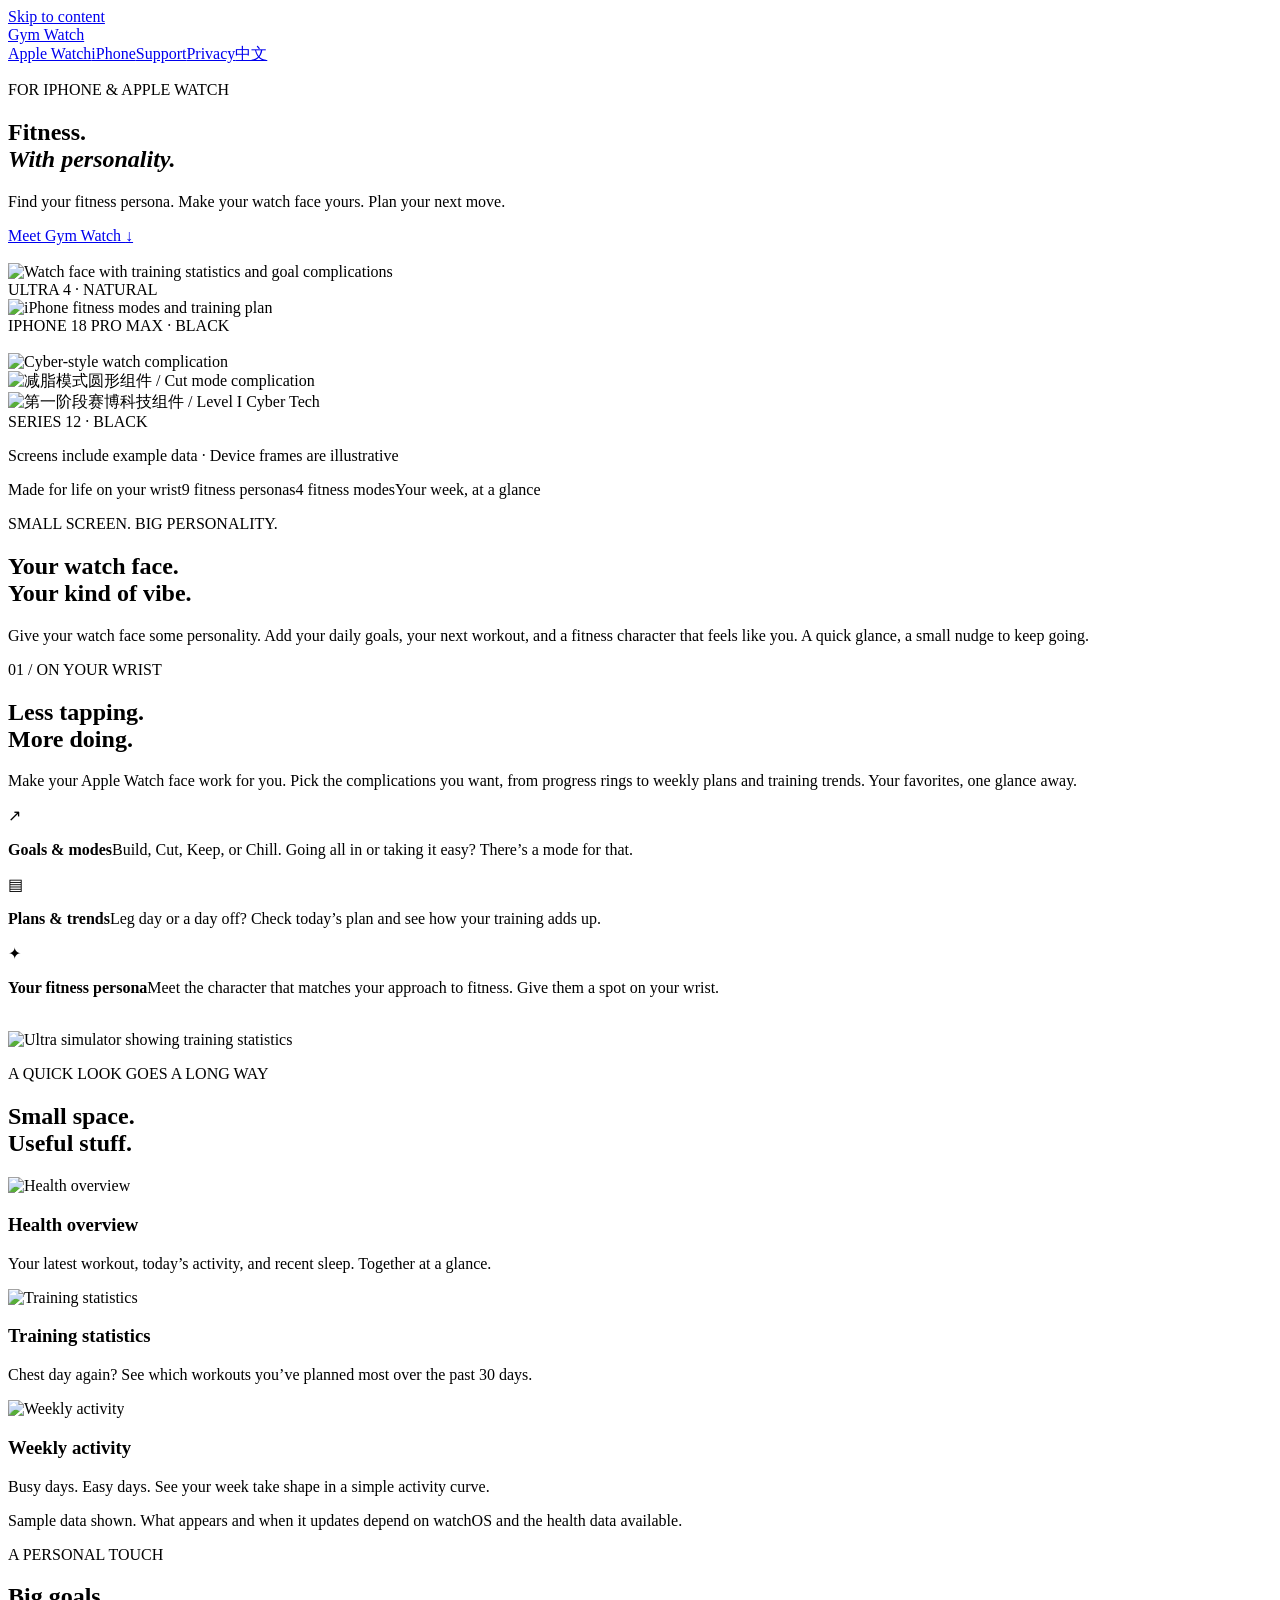
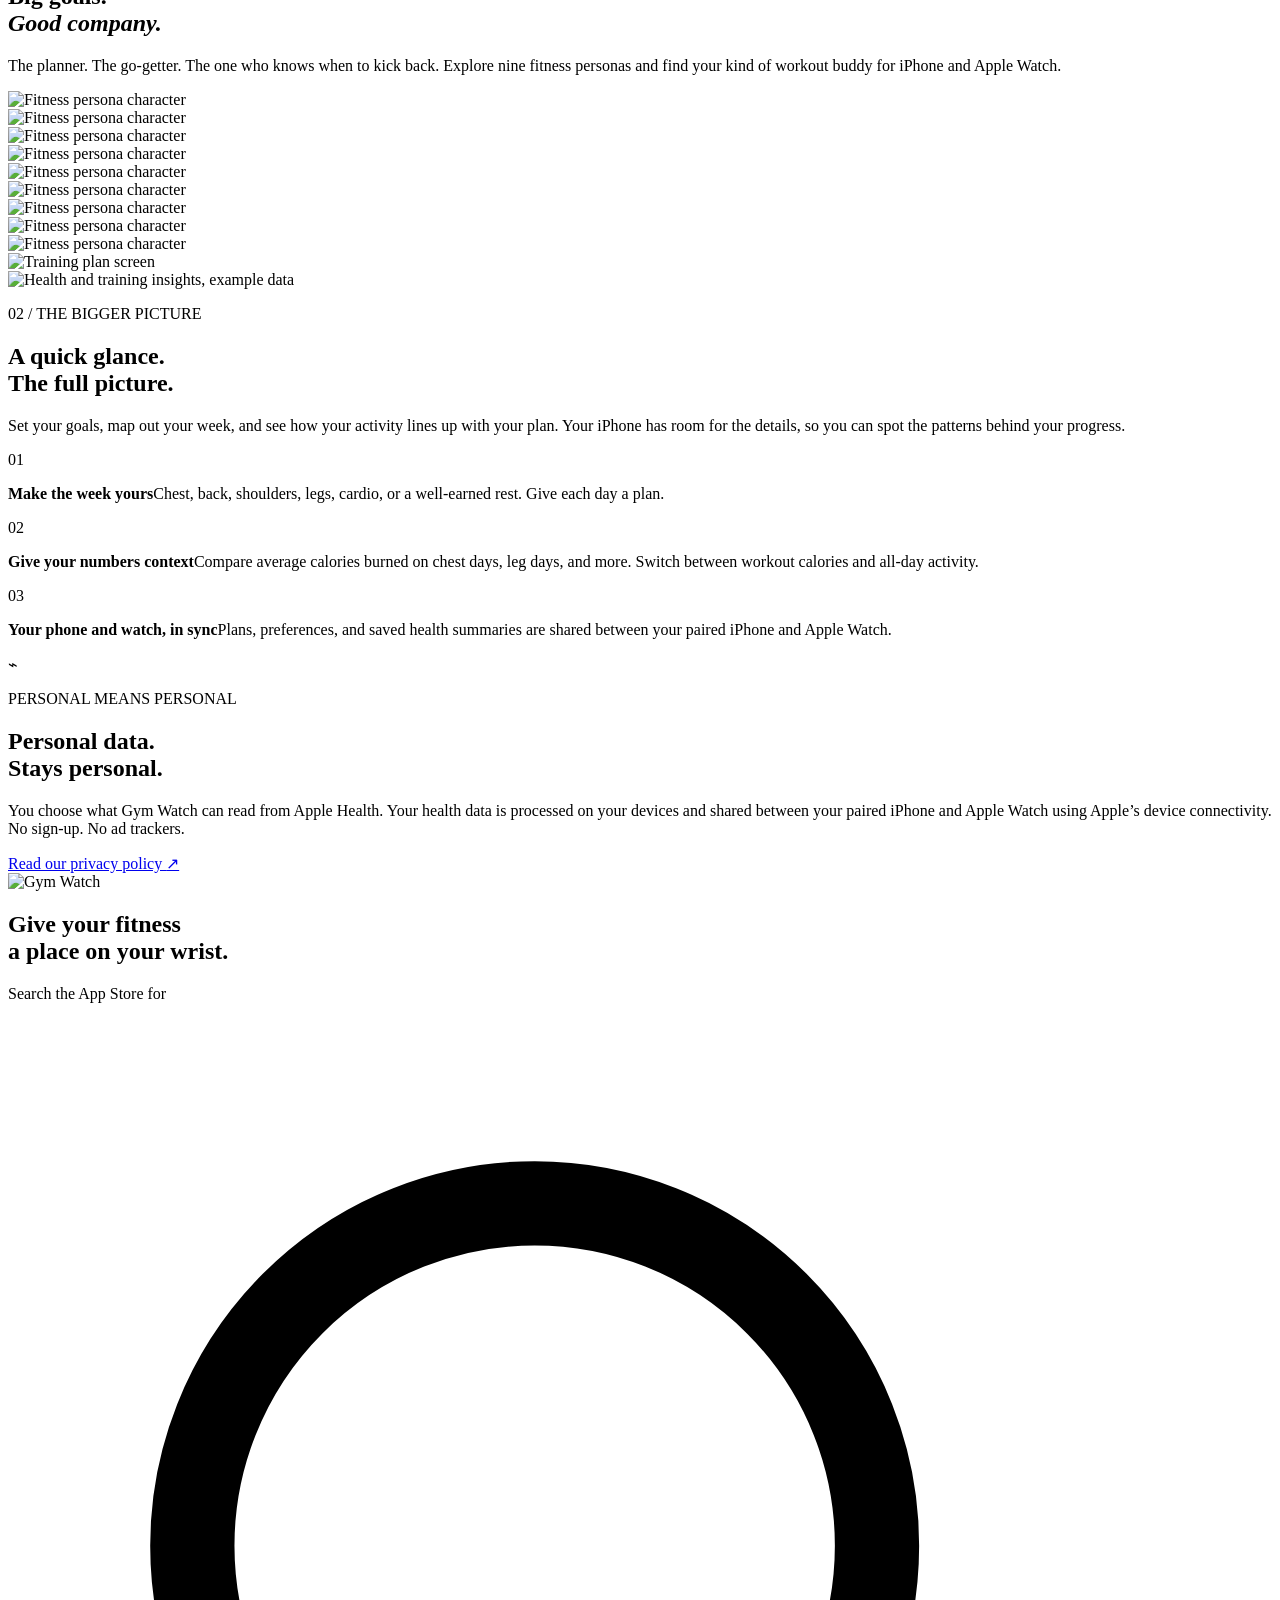
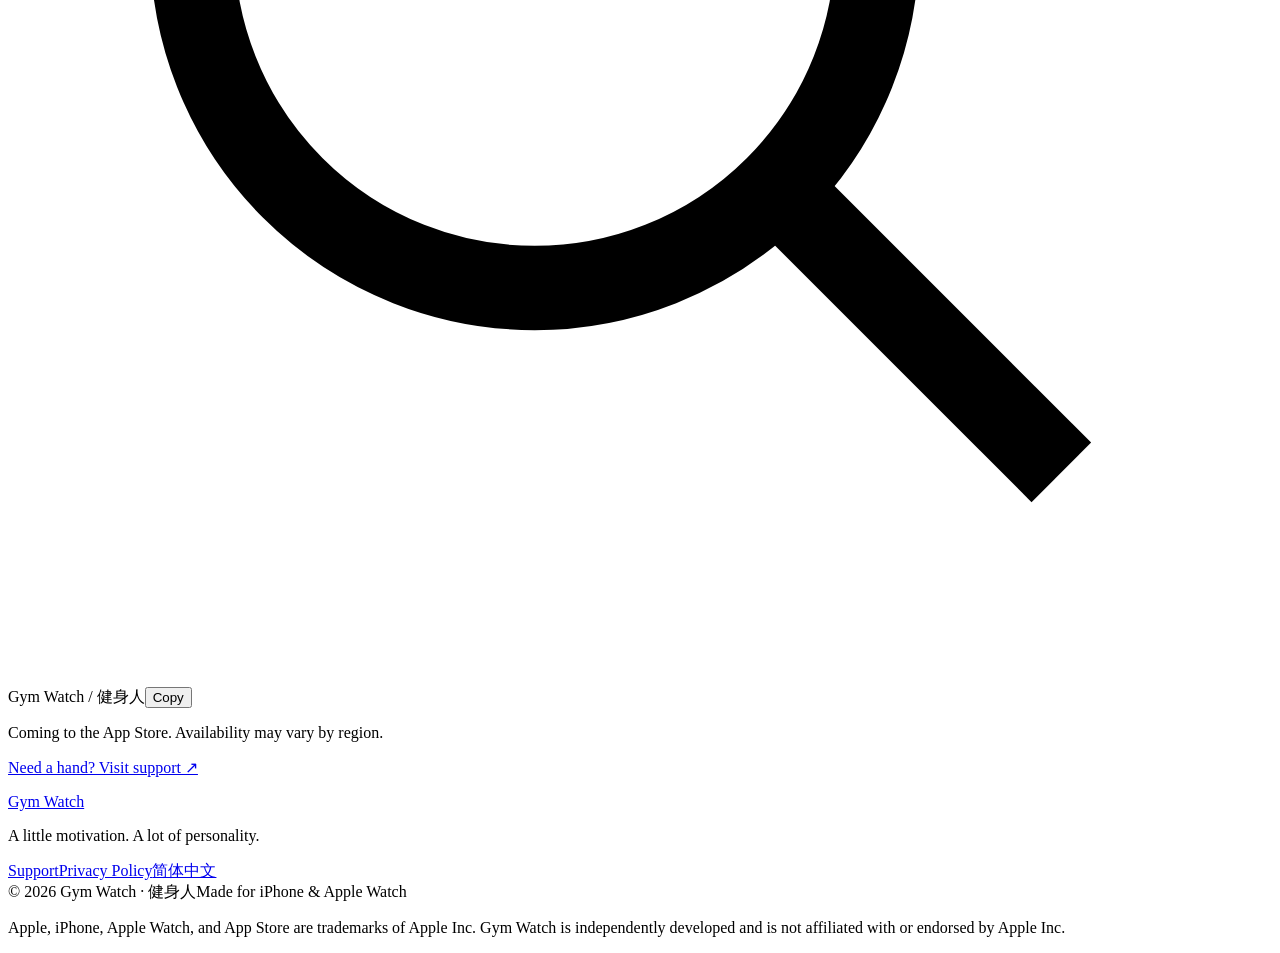
==== commit 7f7fbf1d: "Polish English website copy and simplify Chinese hero title" ====
--- a/index.html
+++ b/index.html
@@ -1,17 +1,17 @@
 <!doctype html>
-<html lang="en"><head><meta charset="utf-8"><meta name="viewport" content="width=device-width,initial-scale=1"><meta name="theme-color" content="#080c10"><title>Gym Watch · Fitness with character</title><meta name="description" content="Fitness personas, watch complications, and personal training plans. Made for iPhone and Apple Watch."><link rel="icon" href="/gymwatch-support/assets/icon.webp"><link rel="apple-touch-icon" href="/gymwatch-support/assets/icon.webp"><link rel="canonical" href="https://winston-tao1.github.io/gymwatch-support/"><link rel="alternate" hreflang="en" href="https://winston-tao1.github.io/gymwatch-support/"><link rel="alternate" hreflang="zh-Hans" href="https://winston-tao1.github.io/gymwatch-support/zh/"><link rel="alternate" hreflang="x-default" href="https://winston-tao1.github.io/gymwatch-support/"><meta property="og:title" content="Gym Watch · Fitness with character"><meta property="og:description" content="Fitness personas, watch complications, and personal training plans. Made for iPhone and Apple Watch."><meta property="og:type" content="website"><meta property="og:url" content="https://winston-tao1.github.io/gymwatch-support/"><meta property="og:image" content="https://winston-tao1.github.io/gymwatch-support/assets/icon.webp"><meta name="twitter:card" content="summary"><link rel="stylesheet" href="/gymwatch-support/assets/site.css?v=3c341eeb2a"><script defer src="/gymwatch-support/assets/site.js"></script></head>
+<html lang="en"><head><meta charset="utf-8"><meta name="viewport" content="width=device-width,initial-scale=1"><meta name="theme-color" content="#080c10"><title>Gym Watch · Fitness with character</title><meta name="description" content="Give your fitness some personality. Customize your Apple Watch face, plan your workouts, and explore your progress with Gym Watch for iPhone and Apple Watch."><link rel="icon" href="/gymwatch-support/assets/icon.webp"><link rel="apple-touch-icon" href="/gymwatch-support/assets/icon.webp"><link rel="canonical" href="https://winston-tao1.github.io/gymwatch-support/"><link rel="alternate" hreflang="en" href="https://winston-tao1.github.io/gymwatch-support/"><link rel="alternate" hreflang="zh-Hans" href="https://winston-tao1.github.io/gymwatch-support/zh/"><link rel="alternate" hreflang="x-default" href="https://winston-tao1.github.io/gymwatch-support/"><meta property="og:title" content="Gym Watch · Fitness with character"><meta property="og:description" content="Give your fitness some personality. Customize your Apple Watch face, plan your workouts, and explore your progress with Gym Watch for iPhone and Apple Watch."><meta property="og:type" content="website"><meta property="og:url" content="https://winston-tao1.github.io/gymwatch-support/"><meta property="og:image" content="https://winston-tao1.github.io/gymwatch-support/assets/icon.webp"><meta name="twitter:card" content="summary"><link rel="stylesheet" href="/gymwatch-support/assets/site.css?v=420375645e"><script defer src="/gymwatch-support/assets/site.js"></script></head>
 <body class="home-page"><a class="skip" href="#main">Skip to content</a>
 <header class="site-header"><div class="nav-wrap"><a class="brand" href="/gymwatch-support/"><img src="/gymwatch-support/assets/icon.webp?v=66f7e0c94d" alt="" class="" loading="eager" decoding="async"><span>Gym Watch</span></a><nav aria-label="Main navigation"><a class="product-nav" href="/gymwatch-support/#watch">Apple Watch</a><a class="product-nav" href="/gymwatch-support/#iphone">iPhone</a><a href="/gymwatch-support/support/">Support</a><a href="/gymwatch-support/privacy/">Privacy</a><a class="language" href="/gymwatch-support/zh/" lang="zh-Hans" aria-label="切换至简体中文">中文</a></nav></div></header>
 <main id="main">
-<section class="hero section"><div class="hero-glow" aria-hidden="true"></div><p class="eyebrow"><span></span> FOR IPHONE & APPLE WATCH</p><h1>Your fitness.<br><em>With character.</em></h1><p class="hero-sub">Fitness personas. Watch complications. A plan that’s yours.</p><a class="text-link" href="#discover">Meet Gym Watch <span aria-hidden="true">↓</span></a>
+<section class="hero section"><div class="hero-glow" aria-hidden="true"></div><p class="eyebrow"><span></span> FOR IPHONE & APPLE WATCH</p><h1>Fitness.<br><em>With personality.</em></h1><p class="hero-sub">Find your fitness persona. Make your watch face yours. Plan your next move.</p><a class="text-link" href="#discover">Meet Gym Watch <span aria-hidden="true">↓</span></a>
 <div class="hero-devices"><div class="hero-watch first"><div class="watch ultra "><img src="/gymwatch-support/assets/apple-ultra4.webp?v=5d6eed54b2" alt="" class="device-frame" loading="eager" decoding="async"><div class="watch-display"><img src="/gymwatch-support/assets/watch-training.webp?v=e8bd683752" alt="Watch face with training statistics and goal complications" class="" loading="eager" decoding="async"></div></div><span class="device-caption">ULTRA 4 · NATURAL</span></div><div class="hero-phone"><div class="phone "><div class="phone-capture"><img src="/gymwatch-support/assets/iphone-full-goals-en.webp?v=118da490ff" alt="iPhone fitness modes and training plan" class="" loading="eager" decoding="async"></div></div><span class="device-caption">IPHONE 18 PRO MAX · BLACK</span></div><div class="hero-watch last"><div class="watch series "><img src="/gymwatch-support/assets/apple-series12.webp?v=4764bcee9a" alt="" class="device-frame" loading="eager" decoding="async"><div class="watch-display"><img src="/gymwatch-support/assets/watch-cyber.webp?v=b0c042084f" alt="Cyber-style watch complication" class="" loading="eager" decoding="async"><div class="face-cut-mode"><img src="/gymwatch-support/assets/watch-cut-mode.webp?v=976bd1a1a5" alt="减脂模式圆形组件 / Cut mode complication" class="" loading="eager" decoding="async"></div><div class="face-cyber-level"><img src="/gymwatch-support/assets/watch-cyber-level1.webp?v=648f7b1aae" alt="第一阶段赛博科技组件 / Level I Cyber Tech" class="" loading="eager" decoding="async"></div></div></div><span class="device-caption">SERIES 12 · BLACK</span></div></div>
 <p class="preview-note">Screens include example data · Device frames are illustrative</p></section>
-<div class="feature-ribbon"><span>Built for your everyday wrist</span><span>9 fitness personas</span><span>4 fitness modes</span><span>Your week, at a glance</span></div>
-<section class="section intro" id="discover"><p class="eyebrow">SMALL SCREEN. BIG PERSONALITY.</p><h2>A little more you.<br>In every glance.</h2><p class="lead">Your next workout. Your daily progress. Your own fitness persona. Bring them to your wrist, and make the little moments count.</p></section>
-<section class="section watch-feature" id="watch"><div class="section-copy"><p class="eyebrow">01 / ON YOUR WRIST</p><h2>Your rhythm.<br>Right on your wrist.</h2><p class="lead">Complications put what matters on your Apple Watch face. Mix daily progress, weekly plans, and training trends into a view that feels like you.</p><div class="feature-list"><div><span>↗</span><p><strong>Goals & modes</strong>Build, Cut, Keep, or Chill. Make room for every kind of day.</p></div><div><span>▤</span><p><strong>Plans & trends</strong>See today’s plan and recent training patterns at a glance.</p></div><div><span>✦</span><p><strong>Your fitness persona</strong>A character that brings a personal touch to your watch face.</p></div></div></div><div class="watch-showcase"><div class="watch ultra front"><img src="/gymwatch-support/assets/simulator-ultra4.webp?v=3ae4b145d0" alt="" class="device-frame" loading="eager" decoding="async"><div class="watch-display"><img src="/gymwatch-support/assets/watch-training.webp?v=e8bd683752" alt="Ultra simulator showing training statistics" class="" loading="eager" decoding="async"></div></div><div class="orbit orbit-one" aria-hidden="true"></div><div class="orbit orbit-two" aria-hidden="true"></div></div></section>
-<section class="section widget-section"><div class="center-heading"><p class="eyebrow">LESS SEARCHING. MORE LIVING.</p><h2>The essentials.<br>Beautifully in view.</h2></div><div class="widget-grid"><article class="widget-tile"><img src="/gymwatch-support/assets/health.webp?v=c8d2ea5643" alt="Health overview" class="" loading="lazy" decoding="async"><h3>Health overview</h3><p>Recent workout, today’s activity, and latest sleep, together.</p></article><article class="widget-tile"><img src="/gymwatch-support/assets/training.webp?v=b57639a012" alt="Training statistics" class="" loading="lazy" decoding="async"><h3>Training statistics</h3><p>A clear view of your planned training over the last 30 days.</p></article><article class="widget-tile"><img src="/gymwatch-support/assets/weekly.webp?v=e6c1a42b3d" alt="Weekly activity" class="" loading="lazy" decoding="async"><h3>Weekly activity</h3><p>Follow the shape of your week in one simple activity curve.</p></article></div><p class="preview-note">Example data shown. Availability and refresh timing depend on watchOS and available Health data.</p></section>
-<section class="section persona-section"><div class="center-heading"><p class="eyebrow">A PERSONAL TOUCH</p><h2>Take fitness seriously.<br><em>Keep it personal.</em></h2><p class="lead">Nine fitness personas, each with a different spirit. Find your character and bring a little more personality to your iPhone and Apple Watch.</p></div><div class="persona-grid"><div class="persona-item"><img src="/gymwatch-support/assets/gym_mbti_muscleGainDisciplined.webp?v=5b5a8657c8" alt="Fitness persona character" class="" loading="lazy" decoding="async"></div><div class="persona-item"><img src="/gymwatch-support/assets/gym_mbti_muscleGainBalanced.webp?v=58defa42b5" alt="Fitness persona character" class="" loading="lazy" decoding="async"></div><div class="persona-item"><img src="/gymwatch-support/assets/gym_mbti_muscleGainChill.webp?v=cfe8a1735b" alt="Fitness persona character" class="" loading="lazy" decoding="async"></div><div class="persona-item"><img src="/gymwatch-support/assets/gym_mbti_fatLossDisciplined.webp?v=3aa9c905b4" alt="Fitness persona character" class="" loading="lazy" decoding="async"></div><div class="persona-item"><img src="/gymwatch-support/assets/gym_mbti_fatLossBalanced.webp?v=ee7fbad6a0" alt="Fitness persona character" class="" loading="lazy" decoding="async"></div><div class="persona-item"><img src="/gymwatch-support/assets/gym_mbti_fatLossChill.webp?v=628c462cf6" alt="Fitness persona character" class="" loading="lazy" decoding="async"></div><div class="persona-item"><img src="/gymwatch-support/assets/gym_mbti_lifestyleDisciplined.webp?v=681b83665d" alt="Fitness persona character" class="" loading="lazy" decoding="async"></div><div class="persona-item"><img src="/gymwatch-support/assets/gym_mbti_lifestyleBalanced.webp?v=aef418e054" alt="Fitness persona character" class="" loading="lazy" decoding="async"></div><div class="persona-item"><img src="/gymwatch-support/assets/gym_mbti_lifestyleChill.webp?v=84883bb7d8" alt="Fitness persona character" class="" loading="lazy" decoding="async"></div></div></section>
-<section class="section phone-feature" id="iphone"><div class="phone-pair"><div class="phone phone-back"><div class="phone-capture"><img src="/gymwatch-support/assets/iphone-full-goals-en.webp?v=118da490ff" alt="Training plan screen" class="" loading="eager" decoding="async"></div></div><div class="phone phone-front"><div class="phone-capture"><img src="/gymwatch-support/assets/iphone-full-data-en.webp?v=3f2c29f754" alt="Health and training insights, example data" class="" loading="eager" decoding="async"></div></div></div><div class="section-copy"><p class="eyebrow">02 / THE BIGGER PICTURE</p><h2>A glance on your wrist.<br>The story on your phone.</h2><p class="lead">Plan your week, set personal goals, and see your activity alongside your training schedule. There’s a bigger story behind every little change.</p><div class="numbered"><div><span>01</span><p><strong>Make the week yours</strong>Chest, back, shoulders, legs, cardio, and rest. Everything has its day.</p></div><div><span>02</span><p><strong>Give your numbers context</strong>Compare workout and all-day active energy alongside your planned body parts.</p></div><div><span>03</span><p><strong>Two devices, one rhythm</strong>Your phone and watch exchange plans, preferences, and available health snapshots.</p></div></div></div></section>
-<section class="section privacy-feature"><div class="privacy-mark" aria-hidden="true">⌁</div><p class="eyebrow">PERSONAL MEANS PERSONAL</p><h2>Your health data.<br>On your devices.</h2><p class="lead">Read from Apple Health with your permission. Processed and displayed on your devices. No account to create. No advertising trackers. Your paired iPhone and Apple Watch exchange data through Apple’s connectivity framework.</p><a class="text-link" href="/gymwatch-support/privacy/">Read our privacy policy <span aria-hidden="true">↗</span></a></section>
-<section class="section final-cta"><img src="/gymwatch-support/assets/icon.webp?v=66f7e0c94d" alt="Gym Watch" class="cta-icon" loading="lazy" decoding="async"><h2>Make your next glance<br>a little more you.</h2><p>Search the App Store for</p><div class="search-pill"><svg viewBox="0 0 24 24" fill="none" stroke="currentColor" stroke-width="1.6" aria-hidden="true"><circle cx="10" cy="10" r="6.5"/><path d="m15 15 5 5"/></svg><span>Gym Watch / 健身人</span><button type="button" data-copy="Gym Watch" aria-label="Copy app name">Copy</button></div><p class="availability">Preparing for launch. Availability will depend on your regional App Store.</p><a class="text-link subtle" href="/gymwatch-support/support/">Need a hand? Visit support ↗</a><p class="copy-status" role="status" aria-live="polite"></p></section></main>
-<footer><div class="footer-top"><a class="brand" href="/gymwatch-support/"><img src="/gymwatch-support/assets/icon.webp?v=66f7e0c94d" alt="" class="" loading="lazy" decoding="async"><span>Gym Watch</span></a><p>Your fitness. Your character. Your wrist.</p><div><a href="/gymwatch-support/support/">Support</a><a href="/gymwatch-support/privacy/">Privacy Policy</a><a href="/gymwatch-support/zh/">简体中文</a></div></div><div class="footer-bottom"><span>© 2026 Gym Watch · 健身人</span><span>Made for iPhone & Apple Watch</span></div><p class="trademark">Apple, iPhone, Apple Watch, and App Store are trademarks of Apple Inc. Gym Watch is independently developed and is not affiliated with or endorsed by Apple Inc.</p></footer></body></html>+<div class="feature-ribbon"><span>Made for life on your wrist</span><span>9 fitness personas</span><span>4 fitness modes</span><span>Your week, at a glance</span></div>
+<section class="section intro" id="discover"><p class="eyebrow">SMALL SCREEN. BIG PERSONALITY.</p><h2>Your watch face.<br>Your kind of vibe.</h2><p class="lead">Give your watch face some personality. Add your daily goals, your next workout, and a fitness character that feels like you. A quick glance, a small nudge to keep going.</p></section>
+<section class="section watch-feature" id="watch"><div class="section-copy"><p class="eyebrow">01 / ON YOUR WRIST</p><h2>Less tapping.<br>More doing.</h2><p class="lead">Make your Apple Watch face work for you. Pick the complications you want, from progress rings to weekly plans and training trends. Your favorites, one glance away.</p><div class="feature-list"><div><span>↗</span><p><strong>Goals & modes</strong>Build, Cut, Keep, or Chill. Going all in or taking it easy? There’s a mode for that.</p></div><div><span>▤</span><p><strong>Plans & trends</strong>Leg day or a day off? Check today’s plan and see how your training adds up.</p></div><div><span>✦</span><p><strong>Your fitness persona</strong>Meet the character that matches your approach to fitness. Give them a spot on your wrist.</p></div></div></div><div class="watch-showcase"><div class="watch ultra front"><img src="/gymwatch-support/assets/simulator-ultra4.webp?v=3ae4b145d0" alt="" class="device-frame" loading="eager" decoding="async"><div class="watch-display"><img src="/gymwatch-support/assets/watch-training.webp?v=e8bd683752" alt="Ultra simulator showing training statistics" class="" loading="eager" decoding="async"></div></div><div class="orbit orbit-one" aria-hidden="true"></div><div class="orbit orbit-two" aria-hidden="true"></div></div></section>
+<section class="section widget-section"><div class="center-heading"><p class="eyebrow">A QUICK LOOK GOES A LONG WAY</p><h2>Small space.<br>Useful stuff.</h2></div><div class="widget-grid"><article class="widget-tile"><img src="/gymwatch-support/assets/health.webp?v=c8d2ea5643" alt="Health overview" class="" loading="lazy" decoding="async"><h3>Health overview</h3><p>Your latest workout, today’s activity, and recent sleep. Together at a glance.</p></article><article class="widget-tile"><img src="/gymwatch-support/assets/training.webp?v=b57639a012" alt="Training statistics" class="" loading="lazy" decoding="async"><h3>Training statistics</h3><p>Chest day again? See which workouts you’ve planned most over the past 30 days.</p></article><article class="widget-tile"><img src="/gymwatch-support/assets/weekly.webp?v=e6c1a42b3d" alt="Weekly activity" class="" loading="lazy" decoding="async"><h3>Weekly activity</h3><p>Busy days. Easy days. See your week take shape in a simple activity curve.</p></article></div><p class="preview-note">Sample data shown. What appears and when it updates depend on watchOS and the health data available.</p></section>
+<section class="section persona-section"><div class="center-heading"><p class="eyebrow">A PERSONAL TOUCH</p><h2>Big goals.<br><em>Good company.</em></h2><p class="lead">The planner. The go-getter. The one who knows when to kick back. Explore nine fitness personas and find your kind of workout buddy for iPhone and Apple Watch.</p></div><div class="persona-grid"><div class="persona-item"><img src="/gymwatch-support/assets/gym_mbti_muscleGainDisciplined.webp?v=5b5a8657c8" alt="Fitness persona character" class="" loading="lazy" decoding="async"></div><div class="persona-item"><img src="/gymwatch-support/assets/gym_mbti_muscleGainBalanced.webp?v=58defa42b5" alt="Fitness persona character" class="" loading="lazy" decoding="async"></div><div class="persona-item"><img src="/gymwatch-support/assets/gym_mbti_muscleGainChill.webp?v=cfe8a1735b" alt="Fitness persona character" class="" loading="lazy" decoding="async"></div><div class="persona-item"><img src="/gymwatch-support/assets/gym_mbti_fatLossDisciplined.webp?v=3aa9c905b4" alt="Fitness persona character" class="" loading="lazy" decoding="async"></div><div class="persona-item"><img src="/gymwatch-support/assets/gym_mbti_fatLossBalanced.webp?v=ee7fbad6a0" alt="Fitness persona character" class="" loading="lazy" decoding="async"></div><div class="persona-item"><img src="/gymwatch-support/assets/gym_mbti_fatLossChill.webp?v=628c462cf6" alt="Fitness persona character" class="" loading="lazy" decoding="async"></div><div class="persona-item"><img src="/gymwatch-support/assets/gym_mbti_lifestyleDisciplined.webp?v=681b83665d" alt="Fitness persona character" class="" loading="lazy" decoding="async"></div><div class="persona-item"><img src="/gymwatch-support/assets/gym_mbti_lifestyleBalanced.webp?v=aef418e054" alt="Fitness persona character" class="" loading="lazy" decoding="async"></div><div class="persona-item"><img src="/gymwatch-support/assets/gym_mbti_lifestyleChill.webp?v=84883bb7d8" alt="Fitness persona character" class="" loading="lazy" decoding="async"></div></div></section>
+<section class="section phone-feature" id="iphone"><div class="phone-pair"><div class="phone phone-back"><div class="phone-capture"><img src="/gymwatch-support/assets/iphone-full-goals-en.webp?v=118da490ff" alt="Training plan screen" class="" loading="eager" decoding="async"></div></div><div class="phone phone-front"><div class="phone-capture"><img src="/gymwatch-support/assets/iphone-full-data-en.webp?v=3f2c29f754" alt="Health and training insights, example data" class="" loading="eager" decoding="async"></div></div></div><div class="section-copy"><p class="eyebrow">02 / THE BIGGER PICTURE</p><h2>A quick glance.<br>The full picture.</h2><p class="lead">Set your goals, map out your week, and see how your activity lines up with your plan. Your iPhone has room for the details, so you can spot the patterns behind your progress.</p><div class="numbered"><div><span>01</span><p><strong>Make the week yours</strong>Chest, back, shoulders, legs, cardio, or a well-earned rest. Give each day a plan.</p></div><div><span>02</span><p><strong>Give your numbers context</strong>Compare average calories burned on chest days, leg days, and more. Switch between workout calories and all-day activity.</p></div><div><span>03</span><p><strong>Your phone and watch, in sync</strong>Plans, preferences, and saved health summaries are shared between your paired iPhone and Apple Watch.</p></div></div></div></section>
+<section class="section privacy-feature"><div class="privacy-mark" aria-hidden="true">⌁</div><p class="eyebrow">PERSONAL MEANS PERSONAL</p><h2>Personal data.<br>Stays personal.</h2><p class="lead">You choose what Gym Watch can read from Apple Health. Your health data is processed on your devices and shared between your paired iPhone and Apple Watch using Apple’s device connectivity. No sign-up. No ad trackers.</p><a class="text-link" href="/gymwatch-support/privacy/">Read our privacy policy <span aria-hidden="true">↗</span></a></section>
+<section class="section final-cta"><img src="/gymwatch-support/assets/icon.webp?v=66f7e0c94d" alt="Gym Watch" class="cta-icon" loading="lazy" decoding="async"><h2>Give your fitness<br>a place on your wrist.</h2><p>Search the App Store for</p><div class="search-pill"><svg viewBox="0 0 24 24" fill="none" stroke="currentColor" stroke-width="1.6" aria-hidden="true"><circle cx="10" cy="10" r="6.5"/><path d="m15 15 5 5"/></svg><span>Gym Watch / 健身人</span><button type="button" data-copy="Gym Watch" aria-label="Copy app name">Copy</button></div><p class="availability">Coming to the App Store. Availability may vary by region.</p><a class="text-link subtle" href="/gymwatch-support/support/">Need a hand? Visit support ↗</a><p class="copy-status" role="status" aria-live="polite"></p></section></main>
+<footer><div class="footer-top"><a class="brand" href="/gymwatch-support/"><img src="/gymwatch-support/assets/icon.webp?v=66f7e0c94d" alt="" class="" loading="lazy" decoding="async"><span>Gym Watch</span></a><p>A little motivation. A lot of personality.</p><div><a href="/gymwatch-support/support/">Support</a><a href="/gymwatch-support/privacy/">Privacy Policy</a><a href="/gymwatch-support/zh/">简体中文</a></div></div><div class="footer-bottom"><span>© 2026 Gym Watch · 健身人</span><span>Made for iPhone & Apple Watch</span></div><p class="trademark">Apple, iPhone, Apple Watch, and App Store are trademarks of Apple Inc. Gym Watch is independently developed and is not affiliated with or endorsed by Apple Inc.</p></footer></body></html>
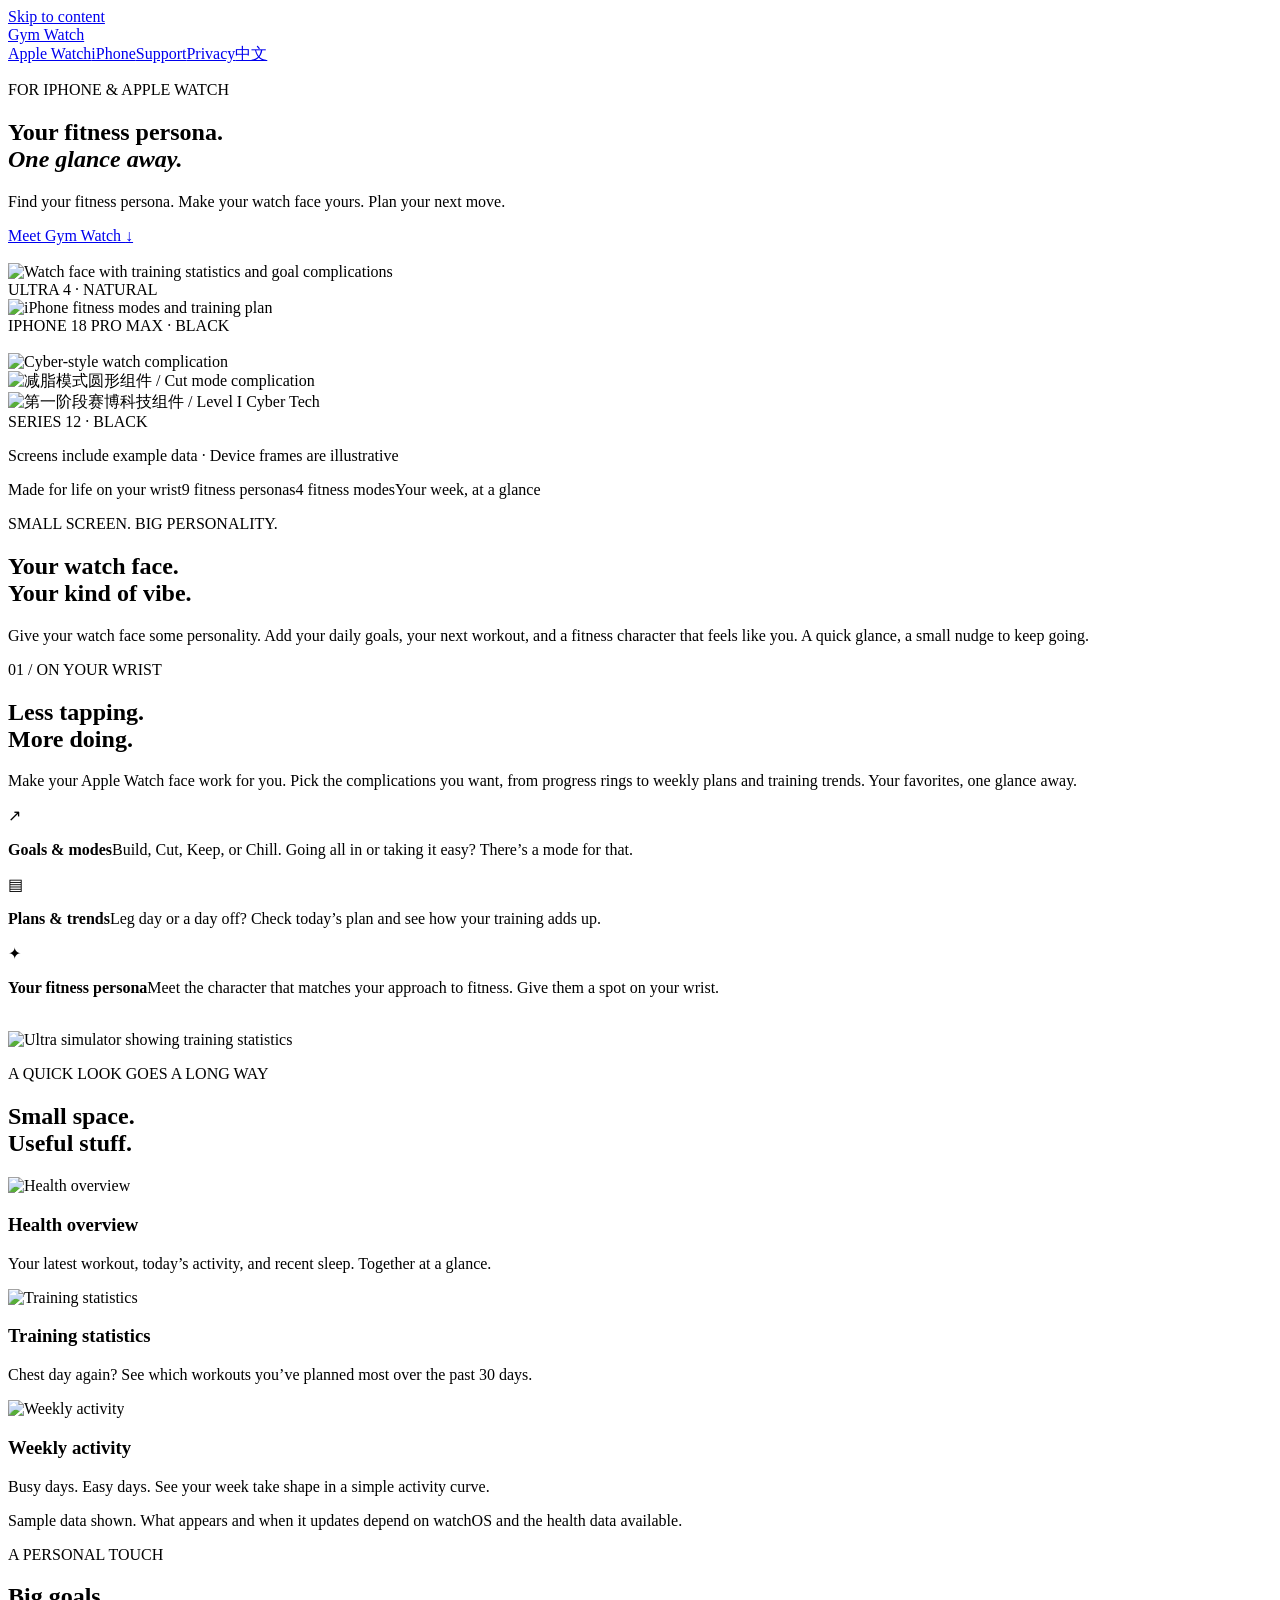
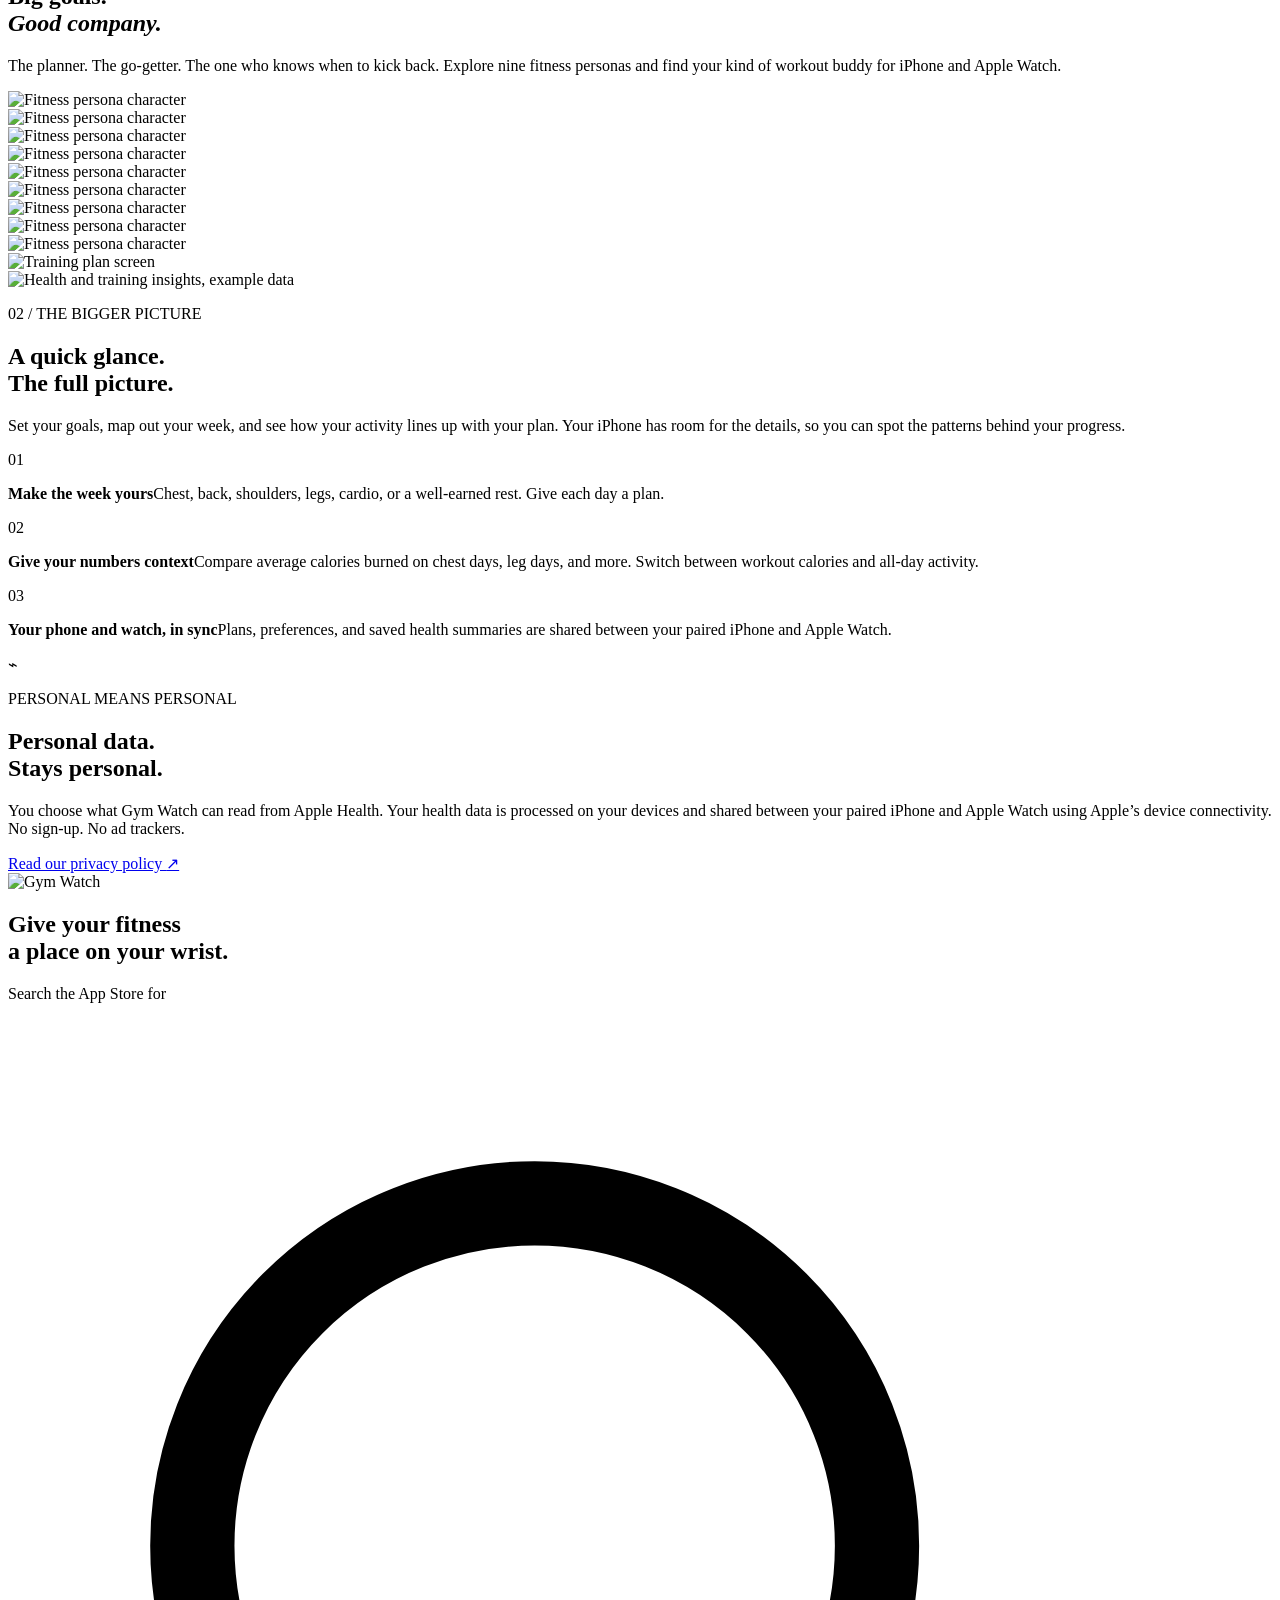
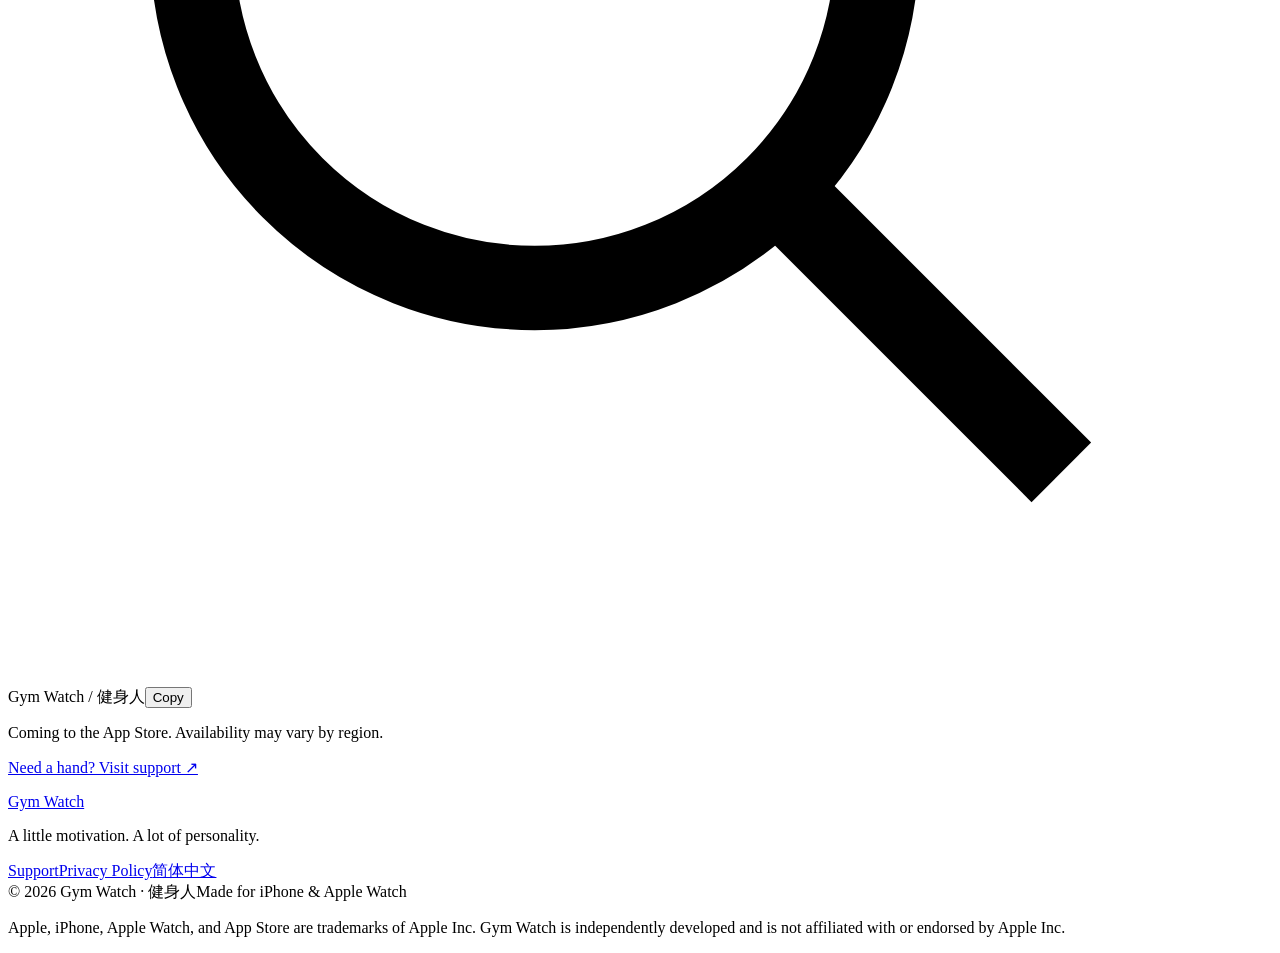
==== commit 581a36e9: "Update bilingual hero to fitness persona headline" ====
--- a/index.html
+++ b/index.html
@@ -1,9 +1,9 @@
 <!doctype html>
-<html lang="en"><head><meta charset="utf-8"><meta name="viewport" content="width=device-width,initial-scale=1"><meta name="theme-color" content="#080c10"><title>Gym Watch · Fitness with character</title><meta name="description" content="Give your fitness some personality. Customize your Apple Watch face, plan your workouts, and explore your progress with Gym Watch for iPhone and Apple Watch."><link rel="icon" href="/gymwatch-support/assets/icon.webp"><link rel="apple-touch-icon" href="/gymwatch-support/assets/icon.webp"><link rel="canonical" href="https://winston-tao1.github.io/gymwatch-support/"><link rel="alternate" hreflang="en" href="https://winston-tao1.github.io/gymwatch-support/"><link rel="alternate" hreflang="zh-Hans" href="https://winston-tao1.github.io/gymwatch-support/zh/"><link rel="alternate" hreflang="x-default" href="https://winston-tao1.github.io/gymwatch-support/"><meta property="og:title" content="Gym Watch · Fitness with character"><meta property="og:description" content="Give your fitness some personality. Customize your Apple Watch face, plan your workouts, and explore your progress with Gym Watch for iPhone and Apple Watch."><meta property="og:type" content="website"><meta property="og:url" content="https://winston-tao1.github.io/gymwatch-support/"><meta property="og:image" content="https://winston-tao1.github.io/gymwatch-support/assets/icon.webp"><meta name="twitter:card" content="summary"><link rel="stylesheet" href="/gymwatch-support/assets/site.css?v=420375645e"><script defer src="/gymwatch-support/assets/site.js"></script></head>
+<html lang="en"><head><meta charset="utf-8"><meta name="viewport" content="width=device-width,initial-scale=1"><meta name="theme-color" content="#080c10"><title>Gym Watch · Fitness with character</title><meta name="description" content="Give your fitness some personality. Customize your Apple Watch face, plan your workouts, and explore your progress with Gym Watch for iPhone and Apple Watch."><link rel="icon" href="/gymwatch-support/assets/icon.webp"><link rel="apple-touch-icon" href="/gymwatch-support/assets/icon.webp"><link rel="canonical" href="https://winston-tao1.github.io/gymwatch-support/"><link rel="alternate" hreflang="en" href="https://winston-tao1.github.io/gymwatch-support/"><link rel="alternate" hreflang="zh-Hans" href="https://winston-tao1.github.io/gymwatch-support/zh/"><link rel="alternate" hreflang="x-default" href="https://winston-tao1.github.io/gymwatch-support/"><meta property="og:title" content="Gym Watch · Fitness with character"><meta property="og:description" content="Give your fitness some personality. Customize your Apple Watch face, plan your workouts, and explore your progress with Gym Watch for iPhone and Apple Watch."><meta property="og:type" content="website"><meta property="og:url" content="https://winston-tao1.github.io/gymwatch-support/"><meta property="og:image" content="https://winston-tao1.github.io/gymwatch-support/assets/icon.webp"><meta name="twitter:card" content="summary"><link rel="stylesheet" href="/gymwatch-support/assets/site.css?v=9e1bdaf329"><script defer src="/gymwatch-support/assets/site.js"></script></head>
 <body class="home-page"><a class="skip" href="#main">Skip to content</a>
 <header class="site-header"><div class="nav-wrap"><a class="brand" href="/gymwatch-support/"><img src="/gymwatch-support/assets/icon.webp?v=66f7e0c94d" alt="" class="" loading="eager" decoding="async"><span>Gym Watch</span></a><nav aria-label="Main navigation"><a class="product-nav" href="/gymwatch-support/#watch">Apple Watch</a><a class="product-nav" href="/gymwatch-support/#iphone">iPhone</a><a href="/gymwatch-support/support/">Support</a><a href="/gymwatch-support/privacy/">Privacy</a><a class="language" href="/gymwatch-support/zh/" lang="zh-Hans" aria-label="切换至简体中文">中文</a></nav></div></header>
 <main id="main">
-<section class="hero section"><div class="hero-glow" aria-hidden="true"></div><p class="eyebrow"><span></span> FOR IPHONE & APPLE WATCH</p><h1>Fitness.<br><em>With personality.</em></h1><p class="hero-sub">Find your fitness persona. Make your watch face yours. Plan your next move.</p><a class="text-link" href="#discover">Meet Gym Watch <span aria-hidden="true">↓</span></a>
+<section class="hero section"><div class="hero-glow" aria-hidden="true"></div><p class="eyebrow"><span></span> FOR IPHONE & APPLE WATCH</p><h1>Your fitness persona.<br><em>One glance away.</em></h1><p class="hero-sub">Find your fitness persona. Make your watch face yours. Plan your next move.</p><a class="text-link" href="#discover">Meet Gym Watch <span aria-hidden="true">↓</span></a>
 <div class="hero-devices"><div class="hero-watch first"><div class="watch ultra "><img src="/gymwatch-support/assets/apple-ultra4.webp?v=5d6eed54b2" alt="" class="device-frame" loading="eager" decoding="async"><div class="watch-display"><img src="/gymwatch-support/assets/watch-training.webp?v=e8bd683752" alt="Watch face with training statistics and goal complications" class="" loading="eager" decoding="async"></div></div><span class="device-caption">ULTRA 4 · NATURAL</span></div><div class="hero-phone"><div class="phone "><div class="phone-capture"><img src="/gymwatch-support/assets/iphone-full-goals-en.webp?v=118da490ff" alt="iPhone fitness modes and training plan" class="" loading="eager" decoding="async"></div></div><span class="device-caption">IPHONE 18 PRO MAX · BLACK</span></div><div class="hero-watch last"><div class="watch series "><img src="/gymwatch-support/assets/apple-series12.webp?v=4764bcee9a" alt="" class="device-frame" loading="eager" decoding="async"><div class="watch-display"><img src="/gymwatch-support/assets/watch-cyber.webp?v=b0c042084f" alt="Cyber-style watch complication" class="" loading="eager" decoding="async"><div class="face-cut-mode"><img src="/gymwatch-support/assets/watch-cut-mode.webp?v=976bd1a1a5" alt="减脂模式圆形组件 / Cut mode complication" class="" loading="eager" decoding="async"></div><div class="face-cyber-level"><img src="/gymwatch-support/assets/watch-cyber-level1.webp?v=648f7b1aae" alt="第一阶段赛博科技组件 / Level I Cyber Tech" class="" loading="eager" decoding="async"></div></div></div><span class="device-caption">SERIES 12 · BLACK</span></div></div>
 <p class="preview-note">Screens include example data · Device frames are illustrative</p></section>
 <div class="feature-ribbon"><span>Made for life on your wrist</span><span>9 fitness personas</span><span>4 fitness modes</span><span>Your week, at a glance</span></div>
